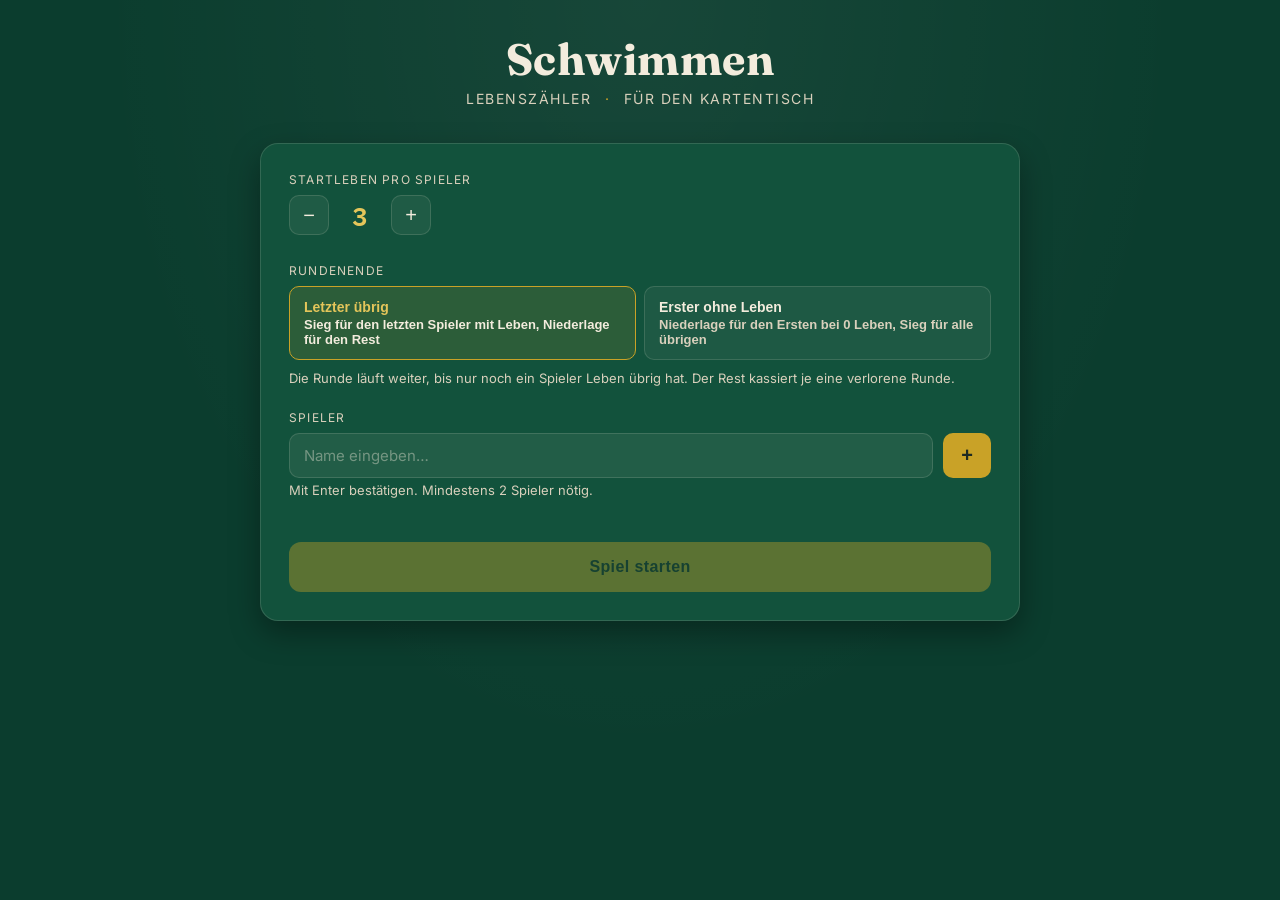
==== schwimmen/index.html @ 65b5d387 "Add files via upload" ====
<!DOCTYPE html>
<html lang="de">
<head>
<meta charset="UTF-8">
<meta name="viewport" content="width=device-width, initial-scale=1.0, viewport-fit=cover">
<title>Schwimmen — Lebenszähler</title>

<link rel="manifest" href="manifest.json">
<meta name="theme-color" content="#0B3D2E">
<link rel="icon" href="icon-192.png" type="image/png">
<link rel="apple-touch-icon" href="apple-touch-icon.png">
<meta name="apple-mobile-web-app-capable" content="yes">
<meta name="apple-mobile-web-app-status-bar-style" content="black-translucent">
<meta name="apple-mobile-web-app-title" content="Schwimmen">
<meta name="mobile-web-app-capable" content="yes">

<link rel="preconnect" href="https://fonts.googleapis.com">
<link href="https://fonts.googleapis.com/css2?family=Fraunces:opsz,wght@9..144,500;9..144,600;9..144,700&family=Inter:wght@400;500;600;700&family=IBM+Plex+Mono:wght@500;600&display=swap" rel="stylesheet">
<style>
  :root{
    --felt-dark:#0B3D2E;
    --felt-mid:#12523C;
    --felt-line: rgba(243,236,221,0.14);
    --cream:#F3ECDD;
    --cream-dim:#D9D0BC;
    --ink:#1E2A22;
    --brass:#C9A227;
    --brass-bright:#E4C55A;
    --red-out:#A63A2E;
    --green-win:#3E8A67;
    --shadow: 0 12px 30px rgba(0,0,0,0.35);
  }
  *{ box-sizing:border-box; }
  html,body{ height:100%; }
  body{
    margin:0;
    background:
      radial-gradient(ellipse at top, rgba(255,255,255,0.05), transparent 60%),
      var(--felt-dark);
    background-attachment:fixed;
    color:var(--cream);
    font-family:'Inter', sans-serif;
    min-height:100vh;
    display:flex;
    flex-direction:column;
    align-items:center;
    padding:32px 16px 64px;
  }
  .wrap{ width:100%; max-width:760px; }

  h1.title{
    font-family:'Fraunces', serif;
    font-weight:700;
    font-size: clamp(28px, 6vw, 44px);
    text-align:center;
    letter-spacing:0.5px;
    margin:0 0 4px;
    color:var(--cream);
  }
  p.subtitle{
    text-align:center;
    color:var(--cream-dim);
    font-size:14px;
    letter-spacing:1.5px;
    text-transform:uppercase;
    margin:0 0 36px;
  }
  p.subtitle .divider{ color:var(--brass); margin:0 8px; }

  .panel{
    background:var(--felt-mid);
    border:1px solid var(--felt-line);
    border-radius:18px;
    padding:28px;
    box-shadow:var(--shadow);
  }
  .field-label{
    font-size:12px;
    text-transform:uppercase;
    letter-spacing:1.2px;
    color:var(--cream-dim);
    display:block;
    margin-bottom:8px;
  }
  .lives-stepper{
    display:flex;
    align-items:center;
    gap:14px;
    margin-bottom:28px;
  }
  .stepper-btn{
    width:40px; height:40px;
    border-radius:10px;
    border:1px solid var(--felt-line);
    background:rgba(243,236,221,0.06);
    color:var(--cream);
    font-size:20px;
    cursor:pointer;
    display:flex; align-items:center; justify-content:center;
    transition:background .15s ease, transform .1s ease;
  }
  .stepper-btn:hover{ background:rgba(243,236,221,0.14); }
  .stepper-btn:active{ transform:scale(0.94); }
  .lives-value{
    font-family:'IBM Plex Mono', monospace;
    font-size:26px;
    font-weight:600;
    min-width:34px;
    text-align:center;
    color:var(--brass-bright);
  }

  .segmented{
    display:flex;
    gap:8px;
    margin-bottom:10px;
    flex-wrap:wrap;
  }
  .segmented button{
    flex:1 1 160px;
    padding:12px 14px;
    border-radius:10px;
    border:1px solid var(--felt-line);
    background:rgba(243,236,221,0.05);
    color:var(--cream-dim);
    font-size:13px;
    font-weight:600;
    text-align:left;
    cursor:pointer;
    transition:background .15s ease, border-color .15s ease, color .15s ease;
  }
  .segmented button strong{
    display:block;
    font-size:14px;
    font-weight:700;
    color:var(--cream);
    margin-bottom:2px;
  }
  .segmented button:hover{ background:rgba(243,236,221,0.1); }
  .segmented button.active{
    border-color:var(--brass);
    background:rgba(201,162,39,0.14);
    color:var(--cream);
  }
  .segmented button.active strong{ color:var(--brass-bright); }
  .mode-hint{ font-size:13px; color:var(--cream-dim); margin:0 0 24px; }

  .mode-tag{
    font-family:'IBM Plex Mono', monospace;
    font-size:11px;
    color:var(--cream-dim);
    letter-spacing:0.5px;
    display:block;
    margin-top:2px;
  }

  .winner-sub{
    font-size:14px;
    color:var(--cream-dim);
    margin:-14px 0 24px;
  }
  .winner-card.loss-style{ border-color:var(--red-out); }
  .winner-card.loss-style .winner-eyebrow{ color:#E08A7D; }
  .winner-card.loss-style .winner-name{ color:#E08A7D; }

  .player-row{ display:flex; gap:10px; margin-bottom:12px; }
  input[type="text"]{
    flex:1;
    background:rgba(243,236,221,0.07);
    border:1px solid var(--felt-line);
    border-radius:10px;
    padding:12px 14px;
    color:var(--cream);
    font-size:15px;
    font-family:'Inter', sans-serif;
  }
  input[type="text"]::placeholder{ color:rgba(243,236,221,0.4); }
  input[type="text"]:focus, .stepper-btn:focus-visible, button:focus-visible{
    outline:2px solid var(--brass-bright);
    outline-offset:2px;
  }
  .add-btn{
    width:48px;
    border-radius:10px;
    border:none;
    background:var(--brass);
    color:var(--ink);
    font-size:20px;
    font-weight:700;
    cursor:pointer;
    transition:background .15s ease;
  }
  .add-btn:hover{ background:var(--brass-bright); }

  .player-list{ list-style:none; padding:0; margin:4px 0 24px; display:flex; flex-direction:column; gap:8px; }
  .player-list li{
    display:flex; align-items:center; justify-content:space-between;
    background:rgba(243,236,221,0.05);
    border:1px solid var(--felt-line);
    border-radius:10px;
    padding:10px 14px;
    font-size:15px;
  }
  .player-list .played-tag{
    font-family:'IBM Plex Mono', monospace;
    font-size:11px;
    color:var(--cream-dim);
    margin-left:10px;
  }
  .player-list .remove{
    background:none; border:none; color:var(--cream-dim);
    font-size:16px; cursor:pointer; line-height:1;
  }
  .player-list .remove:hover{ color:var(--red-out); }

  .hint{ font-size:13px; color:var(--cream-dim); margin:-8px 0 20px; }
  .empty-hint{ font-size:14px; color:var(--cream-dim); margin:8px 0 24px; }

  .primary-btn{
    width:100%;
    padding:16px;
    border:none;
    border-radius:12px;
    background:var(--brass);
    color:var(--ink);
    font-size:16px;
    font-weight:700;
    letter-spacing:0.4px;
    cursor:pointer;
    transition:background .15s ease, transform .08s ease;
  }
  .primary-btn:hover:not(:disabled){ background:var(--brass-bright); }
  .primary-btn:active:not(:disabled){ transform:scale(0.99); }
  .primary-btn:disabled{ opacity:0.4; cursor:not-allowed; }

  .btn-row{ display:flex; gap:10px; flex-wrap:wrap; justify-content:center; margin-top:14px; }

  .ghost-btn{
    padding:10px 16px;
    border-radius:10px;
    border:1px solid var(--felt-line);
    background:transparent;
    color:var(--cream-dim);
    font-size:13px;
    cursor:pointer;
    transition:background .15s ease, color .15s ease;
  }
  .ghost-btn:hover{ background:rgba(243,236,221,0.08); color:var(--cream); }
  .ghost-btn.danger:hover{ color:var(--red-out); }

  /* ---------- screens ---------- */
  #lobby-screen, #game-screen, #overview-screen{ display:none; }

  .game-header{
    display:flex; align-items:center; justify-content:space-between;
    margin-bottom:22px; gap:10px; flex-wrap:wrap;
  }
  .round-tag{
    font-family:'IBM Plex Mono', monospace;
    font-size:13px;
    color:var(--brass-bright);
    letter-spacing:1px;
  }
  .header-btns{ display:flex; gap:8px; }

  .tiles{
    display:grid;
    grid-template-columns:repeat(auto-fill, minmax(180px,1fr));
    gap:16px;
  }
  .tile{
    position:relative;
    background:var(--felt-mid);
    border:1px solid var(--felt-line);
    border-radius:16px;
    padding:18px 16px 16px;
    box-shadow:var(--shadow);
    overflow:hidden;
    transition:opacity .3s ease, filter .3s ease;
  }
  .tile.out{ opacity:0.55; filter:grayscale(0.6); }

  .tile-top{ display:flex; align-items:flex-start; justify-content:space-between; margin-bottom:14px; }
  .tile-name{
    font-family:'Fraunces', serif;
    font-weight:600;
    font-size:19px;
    word-break:break-word;
    padding-right:8px;
  }
  .undo-btn{
    background:none; border:none; color:var(--cream-dim);
    font-size:15px; cursor:pointer; line-height:1; padding:2px 4px;
  }
  .undo-btn:hover{ color:var(--brass-bright); }
  .undo-btn:disabled{ opacity:0.25; cursor:not-allowed; }

  .cards-row{
    display:flex; gap:6px; flex-wrap:wrap; min-height:38px; margin-bottom:16px;
  }
  .life-card{
    width:22px; height:32px;
    border-radius:4px;
    background:linear-gradient(135deg, var(--cream), var(--cream-dim));
    border:1px solid rgba(0,0,0,0.15);
    box-shadow:0 2px 4px rgba(0,0,0,0.25);
    transition:transform .35s ease, background .35s ease, opacity .35s ease;
  }
  .life-card.lost{
    background:linear-gradient(135deg, #3a2c22, #241a14);
    transform:rotateY(180deg) translateY(4px);
    opacity:0.5;
  }

  .minus-btn{
    width:100%;
    padding:11px;
    border:none;
    border-radius:9px;
    background:rgba(166,58,46,0.85);
    color:var(--cream);
    font-size:14px;
    font-weight:600;
    cursor:pointer;
    transition:background .15s ease, transform .08s ease;
  }
  .minus-btn:hover:not(:disabled){ background:var(--red-out); }
  .minus-btn:active:not(:disabled){ transform:scale(0.98); }
  .minus-btn:disabled{ opacity:0.3; cursor:not-allowed; }

  .stamp{
    position:absolute;
    top:38%; left:50%;
    transform:translate(-50%,-50%) rotate(-18deg);
    font-family:'Fraunces', serif;
    font-weight:700;
    font-size:22px;
    color:var(--red-out);
    border:3px solid var(--red-out);
    border-radius:8px;
    padding:2px 10px;
    letter-spacing:2px;
    opacity:0;
    pointer-events:none;
    transition:opacity .3s ease;
  }
  .tile.out .stamp{ opacity:0.85; }

  /* ---------- overview / stats ---------- */
  .stats-table{ width:100%; border-collapse:collapse; margin:8px 0 8px; }
  .stats-table th, .stats-table td{
    text-align:left; padding:12px 10px;
    border-bottom:1px solid var(--felt-line);
    font-size:14px;
  }
  .stats-table th{
    font-size:11px; text-transform:uppercase; letter-spacing:1px;
    color:var(--cream-dim); font-weight:600;
  }
  .stats-table td.num, .stats-table th.num{ text-align:center; font-family:'IBM Plex Mono', monospace; }
  .stats-table tr:last-child td{ border-bottom:none; }
  .rank-badge{
    display:inline-flex; align-items:center; justify-content:center;
    width:22px; height:22px; border-radius:50%;
    background:rgba(201,162,39,0.18); color:var(--brass-bright);
    font-family:'IBM Plex Mono', monospace; font-size:11px; margin-right:8px;
  }
  .win-count{ color:var(--green-win); font-weight:600; }
  .loss-count{ color:var(--red-out); font-weight:600; }

  /* ---------- winner overlay ---------- */
  #winner-overlay{
    display:none;
    position:fixed; inset:0;
    background:rgba(6,20,14,0.88);
    align-items:center; justify-content:center;
    z-index:50;
    padding:24px;
  }
  .winner-card{
    background:var(--felt-mid);
    border:1px solid var(--brass);
    border-radius:20px;
    padding:44px 36px;
    text-align:center;
    max-width:420px;
    box-shadow:0 20px 50px rgba(0,0,0,0.5);
  }
  .winner-eyebrow{
    font-size:13px; letter-spacing:2px; text-transform:uppercase;
    color:var(--brass-bright); margin-bottom:10px;
  }
  .winner-name{
    font-family:'Fraunces', serif;
    font-weight:700;
    font-size:36px;
    margin:0 0 24px;
  }

  @media (max-width:420px){
    .tiles{ grid-template-columns:1fr 1fr; }
  }
</style>
</head>
<body>

<div class="wrap">
  <h1 class="title">Schwimmen</h1>
  <p class="subtitle">Lebenszähler <span class="divider">·</span> für den Kartentisch</p>

  <!-- LOBBY: Spieler definieren / verwalten, Runde starten -->
  <div id="lobby-screen" class="panel">
    <span class="field-label">Startleben pro Spieler</span>
    <div class="lives-stepper">
      <button class="stepper-btn" id="lives-minus" type="button" aria-label="Weniger Startleben">−</button>
      <span class="lives-value" id="lives-value">3</span>
      <button class="stepper-btn" id="lives-plus" type="button" aria-label="Mehr Startleben">+</button>
    </div>

    <span class="field-label">Rundenende</span>
    <div class="segmented" id="mode-toggle">
      <button type="button" id="mode-last-btn" data-mode="last">
        <strong>Letzter übrig</strong>
        Sieg für den letzten Spieler mit Leben, Niederlage für den Rest
      </button>
      <button type="button" id="mode-firstout-btn" data-mode="firstOut">
        <strong>Erster ohne Leben</strong>
        Niederlage für den Ersten bei 0 Leben, Sieg für alle übrigen
      </button>
    </div>
    <p class="mode-hint" id="mode-hint"></p>

    <span class="field-label">Spieler</span>
    <div class="player-row">
      <input type="text" id="player-input" placeholder="Name eingeben…" maxlength="20">
      <button class="add-btn" id="add-player-btn" type="button" aria-label="Spieler hinzufügen">+</button>
    </div>
    <p class="hint" id="lobby-hint">Mit Enter bestätigen. Mindestens 2 Spieler nötig.</p>

    <ul class="player-list" id="player-list"></ul>

    <button class="primary-btn" id="start-btn" disabled>Spiel starten</button>

    <div class="btn-row" id="lobby-secondary-btns" style="display:none;">
      <button class="ghost-btn" id="lobby-overview-btn" type="button">Übersicht</button>
      <button class="ghost-btn danger" id="lobby-reset-all-btn" type="button">Alles zurücksetzen</button>
    </div>
  </div>

  <!-- GAME -->
  <div id="game-screen">
    <div class="game-header">
      <div>
        <span class="round-tag" id="alive-tag">— Spieler im Spiel</span>
        <span class="mode-tag" id="game-mode-tag"></span>
      </div>
      <div class="header-btns">
        <button class="ghost-btn" id="game-overview-btn" type="button">Übersicht</button>
        <button class="ghost-btn" id="game-newround-btn" type="button">Neue Runde</button>
      </div>
    </div>

    <div class="tiles" id="tiles"></div>
  </div>

  <!-- OVERVIEW / STATS -->
  <div id="overview-screen" class="panel">
    <div class="game-header">
      <span class="round-tag">Statistik</span>
    </div>
    <table class="stats-table" id="stats-table">
      <thead>
        <tr>
          <th>Spieler</th>
          <th class="num">Siege</th>
          <th class="num">Verlorene Runden</th>
        </tr>
      </thead>
      <tbody id="stats-tbody"></tbody>
    </table>
    <p class="empty-hint" id="stats-empty-hint" style="display:none;">Noch keine Runde gespielt.</p>

    <div class="btn-row">
      <button class="ghost-btn" id="overview-back-btn" type="button">Zurück</button>
      <button class="ghost-btn" id="overview-reset-stats-btn" type="button">Statistik zurücksetzen</button>
      <button class="ghost-btn danger" id="overview-reset-all-btn" type="button">Alles zurücksetzen</button>
    </div>
  </div>
</div>

<!-- WINNER -->
<div id="winner-overlay">
  <div class="winner-card" id="winner-card">
    <div class="winner-eyebrow" id="winner-eyebrow">Letzter am Tisch</div>
    <h2 class="winner-name" id="winner-name">—</h2>
    <p class="winner-sub" id="winner-sub"></p>
    <div class="btn-row">
      <button class="primary-btn" id="winner-newround-btn" style="width:auto; flex:1 1 auto;">Neue Runde</button>
    </div>
    <div class="btn-row">
      <button class="ghost-btn" id="winner-overview-btn" type="button">Übersicht</button>
    </div>
  </div>
</div>

<script>
(function(){
  const STORAGE_KEY = 'schwimmen-state-v2';

  // roster: [{id, name, wins, losses}]  — persists across rounds
  // round: { active, finished, mode, specialId, players:[{id,lives,maxLives,out}] }
  // specialId = winner (mode 'last') or loser (mode 'firstOut')
  let roster = [];
  let startLives = 3;
  let mode = 'last'; // 'last' = letzter übrig gewinnt | 'firstOut' = erster ohne Leben verliert
  let round = { active:false, finished:false, mode:'last', specialId:null, players:[] };
  let nextId = 1;
  let overviewReturnTo = 'lobby'; // 'lobby' or 'game'

  const MODE_LABELS = {
    last: { tag:'Modus: Letzter übrig gewinnt' },
    firstOut: { tag:'Modus: Erster ohne Leben beendet die Runde' }
  };

  // ---------- persistence ----------
  function saveState(){
    try{
      localStorage.setItem(STORAGE_KEY, JSON.stringify({ roster, startLives, mode, round, nextId }));
    }catch(e){ /* storage unavailable, ignore */ }
  }
  function loadState(){
    try{
      const raw = localStorage.getItem(STORAGE_KEY);
      if(!raw) return false;
      const data = JSON.parse(raw);
      if(data && Array.isArray(data.roster)){
        roster = data.roster;
        startLives = data.startLives || 3;
        mode = data.mode === 'firstOut' ? 'firstOut' : 'last';
        round = data.round || { active:false, finished:false, mode:'last', specialId:null, players:[] };
        nextId = data.nextId || (roster.length + 1);
        return true;
      }
    }catch(e){ /* ignore */ }
    return false;
  }
  function clearAll(){
    roster = [];
    round = { active:false, finished:false, mode:'last', specialId:null, players:[] };
    startLives = 3;
    mode = 'last';
    try{ localStorage.removeItem(STORAGE_KEY); }catch(e){}
  }

  // ---------- elements ----------
  const lobbyScreen = document.getElementById('lobby-screen');
  const gameScreen = document.getElementById('game-screen');
  const overviewScreen = document.getElementById('overview-screen');
  const winnerOverlay = document.getElementById('winner-overlay');

  const livesValueEl = document.getElementById('lives-value');
  const playerInput = document.getElementById('player-input');
  const playerListEl = document.getElementById('player-list');
  const startBtn = document.getElementById('start-btn');
  const lobbyHint = document.getElementById('lobby-hint');
  const lobbySecondaryBtns = document.getElementById('lobby-secondary-btns');

  const tilesEl = document.getElementById('tiles');
  const aliveTag = document.getElementById('alive-tag');

  const winnerNameEl = document.getElementById('winner-name');
  const statsTbody = document.getElementById('stats-tbody');
  const statsEmptyHint = document.getElementById('stats-empty-hint');

  // ---------- screen switching ----------
  function showScreen(name){
    lobbyScreen.style.display = name === 'lobby' ? 'block' : 'none';
    gameScreen.style.display = name === 'game' ? 'block' : 'none';
    overviewScreen.style.display = name === 'overview' ? 'block' : 'none';
  }

  // ---------- lobby ----------
  document.getElementById('lives-minus').addEventListener('click', ()=>{
    startLives = Math.max(1, startLives - 1);
    livesValueEl.textContent = startLives;
    saveState();
  });
  document.getElementById('lives-plus').addEventListener('click', ()=>{
    startLives = Math.min(9, startLives + 1);
    livesValueEl.textContent = startLives;
    saveState();
  });

  const modeLastBtn = document.getElementById('mode-last-btn');
  const modeFirstOutBtn = document.getElementById('mode-firstout-btn');
  const modeHint = document.getElementById('mode-hint');

  function syncModeUI(){
    modeLastBtn.classList.toggle('active', mode === 'last');
    modeFirstOutBtn.classList.toggle('active', mode === 'firstOut');
    modeHint.textContent = mode === 'last'
      ? 'Die Runde läuft weiter, bis nur noch ein Spieler Leben übrig hat. Der Rest kassiert je eine verlorene Runde.'
      : 'Sobald der erste Spieler bei 0 Leben landet, endet die Runde sofort. Nur dieser Spieler bekommt eine Niederlage, alle anderen einen Sieg.';
  }
  function setMode(newMode){
    mode = newMode;
    syncModeUI();
    saveState();
  }
  modeLastBtn.addEventListener('click', ()=> setMode('last'));
  modeFirstOutBtn.addEventListener('click', ()=> setMode('firstOut'));

  function renderLobby(){
    livesValueEl.textContent = startLives;
    syncModeUI();
    playerListEl.innerHTML = '';
    roster.forEach(p=>{
      const li = document.createElement('li');
      const span = document.createElement('span');
      span.textContent = p.name;
      if((p.wins||0) + (p.losses||0) > 0){
        const tag = document.createElement('span');
        tag.className = 'played-tag';
        tag.textContent = '(' + p.wins + 'S / ' + p.losses + 'N)';
        span.appendChild(tag);
      }
      const btn = document.createElement('button');
      btn.className = 'remove';
      btn.type = 'button';
      btn.setAttribute('aria-label', 'Entfernen: ' + p.name);
      btn.textContent = '✕';
      btn.addEventListener('click', ()=>{
        roster = roster.filter(x=>x.id !== p.id);
        saveState();
        renderLobby();
      });
      li.appendChild(span);
      li.appendChild(btn);
      playerListEl.appendChild(li);
    });

    startBtn.disabled = roster.length < 2;
    const alreadyPlayed = roster.some(p=>(p.wins||0)+(p.losses||0) > 0);
    startBtn.textContent = alreadyPlayed ? 'Neue Runde starten' : 'Spiel starten';
    lobbyHint.textContent = roster.length < 2
      ? 'Mit Enter bestätigen. Mindestens 2 Spieler nötig.'
      : 'Änderungen möglich, bevor die Runde startet.';
    lobbySecondaryBtns.style.display = roster.length > 0 ? 'flex' : 'none';
  }

  function addPlayerFromInput(){
    const name = playerInput.value.trim();
    if(!name) return;
    roster.push({ id: nextId++, name, wins:0, losses:0 });
    playerInput.value = '';
    saveState();
    renderLobby();
    playerInput.focus();
  }

  document.getElementById('add-player-btn').addEventListener('click', addPlayerFromInput);
  playerInput.addEventListener('keydown', (e)=>{
    if(e.key === 'Enter'){ e.preventDefault(); addPlayerFromInput(); }
  });

  startBtn.addEventListener('click', ()=>{
    if(roster.length < 2) return;
    round = {
      active: true,
      finished: false,
      mode: mode,
      specialId: null,
      players: roster.map(r => ({ id:r.id, lives:startLives, maxLives:startLives, out:false }))
    };
    saveState();
    goToGame();
  });

  document.getElementById('lobby-overview-btn').addEventListener('click', ()=>{
    overviewReturnTo = 'lobby';
    renderOverview();
    showScreen('overview');
  });

  document.getElementById('lobby-reset-all-btn').addEventListener('click', ()=>{
    if(confirm('Alle Spieler und die gesamte Statistik unwiderruflich löschen?')){
      clearAll();
      renderLobby();
      showScreen('lobby');
    }
  });

  // ---------- game ----------
  function goToGame(){
    winnerOverlay.style.display = 'none';
    renderTiles();
    showScreen('game');
    if(round.finished) showWinnerOverlay();
  }

  function renderTiles(){
    tilesEl.innerHTML = '';
    const aliveCount = round.players.filter(p=>!p.out).length;
    aliveTag.textContent = aliveCount + ' von ' + round.players.length + ' Spielern im Spiel';
    const gameModeTag = document.getElementById('game-mode-tag');
    const roundMode = round.mode === 'firstOut' ? 'firstOut' : 'last';
    gameModeTag.textContent = MODE_LABELS[roundMode].tag;

    round.players.forEach(rp=>{
      const rosterPlayer = roster.find(r=>r.id === rp.id);
      const displayName = rosterPlayer ? rosterPlayer.name : '?';

      const tile = document.createElement('div');
      tile.className = 'tile' + (rp.out ? ' out' : '');

      const top = document.createElement('div');
      top.className = 'tile-top';
      const name = document.createElement('div');
      name.className = 'tile-name';
      name.textContent = displayName;
      const undoBtn = document.createElement('button');
      undoBtn.className = 'undo-btn';
      undoBtn.type = 'button';
      undoBtn.title = 'Letztes Leben zurückgeben';
      undoBtn.setAttribute('aria-label', 'Leben zurückgeben für ' + displayName);
      undoBtn.textContent = '↺';
      undoBtn.disabled = rp.lives >= rp.maxLives || round.finished;
      undoBtn.addEventListener('click', ()=> undoLife(rp.id));
      top.appendChild(name);
      top.appendChild(undoBtn);

      const cardsRow = document.createElement('div');
      cardsRow.className = 'cards-row';
      for(let i=0; i<rp.maxLives; i++){
        const card = document.createElement('div');
        card.className = 'life-card' + (i >= rp.lives ? ' lost' : '');
        cardsRow.appendChild(card);
      }

      const minusBtn = document.createElement('button');
      minusBtn.className = 'minus-btn';
      minusBtn.type = 'button';
      minusBtn.textContent = '− Leben abziehen';
      minusBtn.disabled = rp.out || round.finished;
      minusBtn.addEventListener('click', ()=> loseLife(rp.id));

      const stamp = document.createElement('div');
      stamp.className = 'stamp';
      stamp.textContent = 'RAUS';

      tile.appendChild(top);
      tile.appendChild(cardsRow);
      tile.appendChild(minusBtn);
      tile.appendChild(stamp);
      tilesEl.appendChild(tile);
    });
  }

  function loseLife(id){
    const rp = round.players.find(x=>x.id === id);
    if(!rp || rp.out || round.finished) return;
    rp.lives = Math.max(0, rp.lives - 1);
    let justEliminated = false;
    if(rp.lives === 0){ rp.out = true; justEliminated = true; }
    saveState();
    renderTiles();
    if(justEliminated) checkRoundEnd(rp.id);
  }

  function undoLife(id){
    const rp = round.players.find(x=>x.id === id);
    if(!rp || round.finished) return;
    rp.lives = Math.min(rp.maxLives, rp.lives + 1);
    if(rp.lives > 0) rp.out = false;
    saveState();
    renderTiles();
  }

  // justOutId = id of the player who just hit 0 lives with this action
  function checkRoundEnd(justOutId){
    if(round.finished) return;
    const roundMode = round.mode === 'firstOut' ? 'firstOut' : 'last';

    if(roundMode === 'firstOut'){
      // round ends the instant anyone reaches 0 lives: that player loses, everyone else wins
      round.finished = true;
      round.specialId = justOutId;
      round.players.forEach(rp=>{
        const rosterPlayer = roster.find(r=>r.id === rp.id);
        if(!rosterPlayer) return;
        if(rp.id === justOutId){ rosterPlayer.losses = (rosterPlayer.losses || 0) + 1; }
        else { rosterPlayer.wins = (rosterPlayer.wins || 0) + 1; }
      });
      saveState();
      renderTiles();
      showWinnerOverlay();
      return;
    }

    // 'last' mode: round ends once only one player still has lives left
    const alive = round.players.filter(p=>!p.out);
    if(alive.length === 1 && round.players.length > 1){
      round.finished = true;
      round.specialId = alive[0].id;
      round.players.forEach(rp=>{
        const rosterPlayer = roster.find(r=>r.id === rp.id);
        if(!rosterPlayer) return;
        if(rp.id === round.specialId){ rosterPlayer.wins = (rosterPlayer.wins || 0) + 1; }
        else { rosterPlayer.losses = (rosterPlayer.losses || 0) + 1; }
      });
      saveState();
      renderTiles();
      showWinnerOverlay();
    }
  }

  function showWinnerOverlay(){
    const roundMode = round.mode === 'firstOut' ? 'firstOut' : 'last';
    const rosterPlayer = roster.find(r=>r.id === round.specialId);
    const displayName = rosterPlayer ? rosterPlayer.name : '—';
    const winnerCard = document.getElementById('winner-card');
    const winnerEyebrow = document.getElementById('winner-eyebrow');
    const winnerSub = document.getElementById('winner-sub');

    if(roundMode === 'firstOut'){
      winnerCard.classList.add('loss-style');
      winnerEyebrow.textContent = 'Zuerst ohne Leben';
      winnerNameEl.textContent = displayName;
      const others = round.players.length - 1;
      winnerSub.textContent = others > 1
        ? 'Die anderen ' + others + ' Spieler gewinnen die Runde.'
        : 'Der andere Spieler gewinnt die Runde.';
    } else {
      winnerCard.classList.remove('loss-style');
      winnerEyebrow.textContent = 'Letzter am Tisch';
      winnerNameEl.textContent = displayName;
      winnerSub.textContent = '';
    }
    winnerOverlay.style.display = 'flex';
  }

  document.getElementById('game-overview-btn').addEventListener('click', ()=>{
    overviewReturnTo = 'game';
    renderOverview();
    showScreen('overview');
  });

  document.getElementById('game-newround-btn').addEventListener('click', ()=>{
    const proceed = round.finished || confirm('Aktuelle Runde abbrechen und zurück zur Spielerliste?');
    if(!proceed) return;
    winnerOverlay.style.display = 'none';
    renderLobby();
    showScreen('lobby');
  });

  // ---------- winner overlay actions ----------
  document.getElementById('winner-newround-btn').addEventListener('click', ()=>{
    winnerOverlay.style.display = 'none';
    renderLobby();
    showScreen('lobby');
  });
  document.getElementById('winner-overview-btn').addEventListener('click', ()=>{
    overviewReturnTo = 'game';
    renderOverview();
    showScreen('overview');
    winnerOverlay.style.display = 'none';
  });

  // ---------- overview ----------
  function renderOverview(){
    const sorted = [...roster].sort((a,b)=>{
      const bw = (b.wins||0) - (a.wins||0);
      if(bw !== 0) return bw;
      return (a.losses||0) - (b.losses||0);
    });

    statsTbody.innerHTML = '';
    if(sorted.length === 0){
      statsEmptyHint.style.display = 'block';
    } else {
      statsEmptyHint.style.display = 'none';
      sorted.forEach((p, idx)=>{
        const tr = document.createElement('tr');

        const nameTd = document.createElement('td');
        const badge = document.createElement('span');
        badge.className = 'rank-badge';
        badge.textContent = idx + 1;
        nameTd.appendChild(badge);
        nameTd.appendChild(document.createTextNode(p.name));

        const winsTd = document.createElement('td');
        winsTd.className = 'num win-count';
        winsTd.textContent = p.wins || 0;

        const lossTd = document.createElement('td');
        lossTd.className = 'num loss-count';
        lossTd.textContent = p.losses || 0;

        tr.appendChild(nameTd);
        tr.appendChild(winsTd);
        tr.appendChild(lossTd);
        statsTbody.appendChild(tr);
      });
    }
  }

  document.getElementById('overview-back-btn').addEventListener('click', ()=>{
    if(overviewReturnTo === 'game' && round.active){
      renderTiles();
      showScreen('game');
      if(round.finished) showWinnerOverlay();
    } else {
      renderLobby();
      showScreen('lobby');
    }
  });

  document.getElementById('overview-reset-stats-btn').addEventListener('click', ()=>{
    if(roster.length === 0) return;
    if(confirm('Siege und verlorene Runden für alle Spieler auf 0 zurücksetzen?')){
      roster.forEach(p=>{ p.wins = 0; p.losses = 0; });
      saveState();
      renderOverview();
    }
  });

  document.getElementById('overview-reset-all-btn').addEventListener('click', ()=>{
    if(confirm('Alle Spieler und die gesamte Statistik unwiderruflich löschen?')){
      clearAll();
      renderLobby();
      showScreen('lobby');
    }
  });

  // ---------- init ----------
  const restored = loadState();
  if(restored && round.active && round.players.length > 0){
    renderLobby();
    goToGame();
  } else {
    renderLobby();
    showScreen('lobby');
  }

  // ---------- PWA: service worker ----------
  if('serviceWorker' in navigator){
    window.addEventListener('load', ()=>{
      navigator.serviceWorker.register('./sw.js').catch(()=>{ /* offline support unavailable */ });
    });
  }
})();
</script>

</body>
</html>
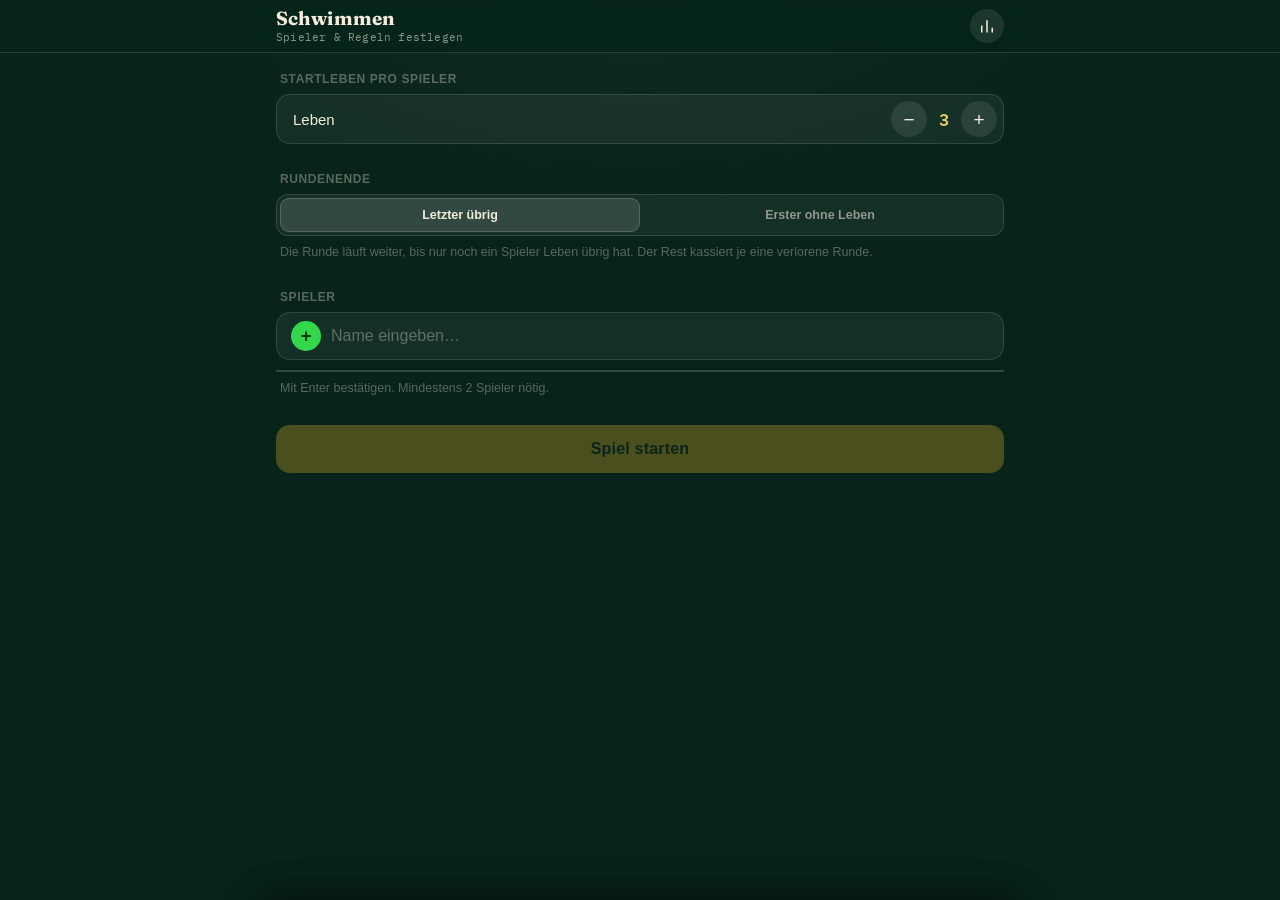
==== commit 6614e357: "Add files via upload" ====
--- a/schwimmen/index.html
+++ b/schwimmen/index.html
@@ -2,11 +2,11 @@
 <html lang="de">
 <head>
 <meta charset="UTF-8">
-<meta name="viewport" content="width=device-width, initial-scale=1.0, viewport-fit=cover">
+<meta name="viewport" content="width=device-width, initial-scale=1.0, viewport-fit=cover, maximum-scale=1.0">
 <title>Schwimmen — Lebenszähler</title>
 
 <link rel="manifest" href="manifest.json">
-<meta name="theme-color" content="#0B3D2E">
+<meta name="theme-color" content="#07231A">
 <link rel="icon" href="icon-192.png" type="image/png">
 <link rel="apple-touch-icon" href="apple-touch-icon.png">
 <meta name="apple-mobile-web-app-capable" content="yes">
@@ -15,387 +15,378 @@
 <meta name="mobile-web-app-capable" content="yes">
 
 <link rel="preconnect" href="https://fonts.googleapis.com">
-<link href="https://fonts.googleapis.com/css2?family=Fraunces:opsz,wght@9..144,500;9..144,600;9..144,700&family=Inter:wght@400;500;600;700&family=IBM+Plex+Mono:wght@500;600&display=swap" rel="stylesheet">
+<link href="https://fonts.googleapis.com/css2?family=Fraunces:opsz,wght@9..144,600;9..144,700&family=IBM+Plex+Mono:wght@500;600&display=swap" rel="stylesheet">
 <style>
   :root{
-    --felt-dark:#0B3D2E;
-    --felt-mid:#12523C;
-    --felt-line: rgba(243,236,221,0.14);
+    --bg:#07231A;
+    --surface: rgba(255,255,255,0.055);
+    --surface-2: rgba(255,255,255,0.09);
+    --surface-3: rgba(255,255,255,0.13);
+    --hairline: rgba(255,255,255,0.13);
     --cream:#F3ECDD;
-    --cream-dim:#D9D0BC;
-    --ink:#1E2A22;
+    --cream-dim: rgba(243,236,221,0.56);
+    --cream-faint: rgba(243,236,221,0.34);
+    --ink:#12261D;
     --brass:#C9A227;
-    --brass-bright:#E4C55A;
-    --red-out:#A63A2E;
-    --green-win:#3E8A67;
-    --shadow: 0 12px 30px rgba(0,0,0,0.35);
-  }
-  *{ box-sizing:border-box; }
-  html,body{ height:100%; }
+    --brass-bright:#E7C761;
+    --red:#FF453A;
+    --green:#32D74B;
+    --nav-h: 52px;
+  }
+  *{ box-sizing:border-box; -webkit-tap-highlight-color:transparent; }
+  html{ height:100%; }
   body{
     margin:0;
+    min-height:100%;
     background:
-      radial-gradient(ellipse at top, rgba(255,255,255,0.05), transparent 60%),
-      var(--felt-dark);
-    background-attachment:fixed;
+      radial-gradient(ellipse 900px 500px at 50% -10%, rgba(255,255,255,0.05), transparent 60%),
+      var(--bg);
     color:var(--cream);
-    font-family:'Inter', sans-serif;
-    min-height:100vh;
-    display:flex;
-    flex-direction:column;
-    align-items:center;
-    padding:32px 16px 64px;
-  }
-  .wrap{ width:100%; max-width:760px; }
-
-  h1.title{
+    font-family:-apple-system, BlinkMacSystemFont, "SF Pro Text", "SF Pro Display", "Helvetica Neue", Arial, sans-serif;
+    -webkit-font-smoothing:antialiased;
+    overscroll-behavior-y:none;
+  }
+  button, input{ font-family:inherit; }
+  button{ touch-action:manipulation; user-select:none; -webkit-user-select:none; }
+  ::selection{ background:rgba(201,162,39,0.35); }
+
+  /* ---------- top bar ---------- */
+  .topbar{
+    position:fixed; top:0; left:0; right:0; z-index:20;
+    padding-top:env(safe-area-inset-top);
+    background:rgba(7,35,26,0.72);
+    -webkit-backdrop-filter:blur(20px) saturate(160%);
+    backdrop-filter:blur(20px) saturate(160%);
+    border-bottom:1px solid var(--hairline);
+  }
+  .topbar-inner{
+    height:var(--nav-h);
+    display:flex; align-items:center; justify-content:space-between;
+    padding:0 16px;
+    max-width:760px; margin:0 auto;
+  }
+  .topbar-titles{ display:flex; flex-direction:column; justify-content:center; min-width:0; }
+  .topbar-title{
     font-family:'Fraunces', serif;
     font-weight:700;
-    font-size: clamp(28px, 6vw, 44px);
-    text-align:center;
-    letter-spacing:0.5px;
-    margin:0 0 4px;
+    font-size:19px;
+    margin:0;
+    letter-spacing:0.1px;
+    line-height:1.1;
+  }
+  .topbar-subtitle{
+    font-family:'IBM Plex Mono', monospace;
+    font-size:10.5px;
+    color:var(--cream-dim);
+    margin:1px 0 0;
+    letter-spacing:0.2px;
+    white-space:nowrap; overflow:hidden; text-overflow:ellipsis;
+  }
+  .topbar-actions{ display:flex; align-items:center; gap:4px; flex-shrink:0; }
+
+  .icon-btn{
+    width:34px; height:34px;
+    border-radius:50%;
+    border:none;
+    background:var(--surface-2);
     color:var(--cream);
-  }
-  p.subtitle{
-    text-align:center;
+    display:flex; align-items:center; justify-content:center;
+    cursor:pointer;
+    transition:background .15s ease, transform .1s ease;
+  }
+  .icon-btn:active{ transform:scale(0.9); background:var(--surface-3); }
+  .icon-btn svg{ width:18px; height:18px; }
+
+  .content{
+    max-width:760px; margin:0 auto;
+    padding: calc(var(--nav-h) + env(safe-area-inset-top) + 20px) 16px calc(48px + env(safe-area-inset-bottom));
+  }
+
+  .screen{ animation:screenIn .32s cubic-bezier(.36,.66,.04,1); }
+  @keyframes screenIn{
+    from{ opacity:0; transform:translateY(8px); }
+    to{ opacity:1; transform:translateY(0); }
+  }
+
+  /* ---------- section / grouped list look ---------- */
+  .section{ margin-bottom:28px; }
+  .section-label{
+    font-size:12px; font-weight:600;
+    text-transform:uppercase; letter-spacing:0.6px;
+    color:var(--cream-faint);
+    margin:0 0 8px 4px;
+  }
+  .section-footnote{
+    font-size:12.5px; color:var(--cream-faint);
+    margin:8px 4px 0; line-height:1.4;
+  }
+
+  .card{
+    background:var(--surface);
+    border:1px solid var(--hairline);
+    border-radius:16px;
+  }
+
+  /* ---------- stepper ---------- */
+  .stepper-pill{
+    display:flex; align-items:center; justify-content:space-between;
+    background:var(--surface); border:1px solid var(--hairline);
+    border-radius:14px; padding:6px 6px;
+  }
+  .stepper-label{ font-size:15px; font-weight:500; padding-left:10px; }
+  .stepper-controls{ display:flex; align-items:center; gap:2px; }
+  .stepper-btn{
+    width:36px; height:36px; border-radius:50%;
+    border:none; background:var(--surface-2); color:var(--cream);
+    font-size:19px; cursor:pointer; line-height:1;
+    display:flex; align-items:center; justify-content:center;
+    transition:background .15s ease, transform .08s ease;
+  }
+  .stepper-btn:active{ transform:scale(0.88); background:var(--surface-3); }
+  .stepper-value{
+    font-family:'IBM Plex Mono', monospace; font-weight:600; font-size:17px;
+    min-width:30px; text-align:center; color:var(--brass-bright);
+  }
+
+  /* ---------- segmented control ---------- */
+  .segmented{
+    position:relative;
+    display:flex;
+    background:var(--surface);
+    border:1px solid var(--hairline);
+    border-radius:12px;
+    padding:3px;
+  }
+  .segmented-thumb{
+    position:absolute; top:3px; bottom:3px; left:3px;
+    width:calc(50% - 3px);
+    background:var(--surface-3);
+    border:1px solid rgba(255,255,255,0.16);
+    border-radius:9px;
+    transition:transform .32s cubic-bezier(.36,.66,.04,1);
+  }
+  .segmented.mode-firstOut .segmented-thumb{ transform:translateX(100%); }
+  .segmented-btn{
+    position:relative; z-index:1; flex:1;
+    background:none; border:none;
+    padding:10px 6px;
+    font-size:12.5px; font-weight:600;
     color:var(--cream-dim);
-    font-size:14px;
-    letter-spacing:1.5px;
-    text-transform:uppercase;
-    margin:0 0 36px;
-  }
-  p.subtitle .divider{ color:var(--brass); margin:0 8px; }
-
-  .panel{
-    background:var(--felt-mid);
-    border:1px solid var(--felt-line);
-    border-radius:18px;
-    padding:28px;
-    box-shadow:var(--shadow);
-  }
-  .field-label{
-    font-size:12px;
-    text-transform:uppercase;
-    letter-spacing:1.2px;
-    color:var(--cream-dim);
-    display:block;
-    margin-bottom:8px;
-  }
-  .lives-stepper{
-    display:flex;
-    align-items:center;
-    gap:14px;
-    margin-bottom:28px;
-  }
-  .stepper-btn{
-    width:40px; height:40px;
-    border-radius:10px;
-    border:1px solid var(--felt-line);
-    background:rgba(243,236,221,0.06);
-    color:var(--cream);
-    font-size:20px;
     cursor:pointer;
+    transition:color .2s ease;
+  }
+  .segmented-btn.active{ color:var(--cream); }
+  .mode-hint{ font-size:12.5px; color:var(--cream-faint); margin:8px 4px 0; line-height:1.4; }
+
+  /* ---------- add player row ---------- */
+  .add-row{
+    display:flex; align-items:center; gap:10px;
+    background:var(--surface); border:1px solid var(--hairline);
+    border-radius:14px; padding:6px 8px 6px 14px;
+    margin-bottom:10px;
+  }
+  .add-row input[type="text"]{
+    flex:1; border:none; background:none; outline:none;
+    color:var(--cream); font-size:16px; padding:8px 0;
+  }
+  .add-row input[type="text"]::placeholder{ color:var(--cream-faint); }
+  .plus-circle{
+    width:30px; height:30px; border-radius:50%; flex-shrink:0;
+    background:var(--green); border:none; color:#04380F;
+    font-size:19px; font-weight:700; cursor:pointer;
     display:flex; align-items:center; justify-content:center;
-    transition:background .15s ease, transform .1s ease;
-  }
-  .stepper-btn:hover{ background:rgba(243,236,221,0.14); }
-  .stepper-btn:active{ transform:scale(0.94); }
-  .lives-value{
-    font-family:'IBM Plex Mono', monospace;
-    font-size:26px;
-    font-weight:600;
-    min-width:34px;
-    text-align:center;
-    color:var(--brass-bright);
-  }
-
-  .segmented{
-    display:flex;
-    gap:8px;
-    margin-bottom:10px;
-    flex-wrap:wrap;
-  }
-  .segmented button{
-    flex:1 1 160px;
-    padding:12px 14px;
-    border-radius:10px;
-    border:1px solid var(--felt-line);
-    background:rgba(243,236,221,0.05);
-    color:var(--cream-dim);
-    font-size:13px;
-    font-weight:600;
-    text-align:left;
+    transition:transform .1s ease, opacity .15s ease;
+  }
+  .plus-circle:active{ transform:scale(0.88); }
+  .plus-circle:disabled{ opacity:0.3; }
+
+  /* ---------- ios-style grouped list ---------- */
+  .ios-list{
+    list-style:none; margin:0; padding:0;
+    background:var(--surface); border:1px solid var(--hairline);
+    border-radius:14px; overflow:hidden;
+  }
+  .ios-row{
+    display:flex; align-items:center; justify-content:space-between;
+    padding:12px 14px; min-height:48px;
+    border-bottom:1px solid var(--hairline);
+  }
+  .ios-row:last-child{ border-bottom:none; }
+  .ios-row-text{ font-size:15.5px; }
+  .played-tag{
+    font-family:'IBM Plex Mono', monospace; font-size:11px;
+    color:var(--cream-faint); margin-left:8px;
+  }
+  .minus-circle{
+    width:24px; height:24px; border-radius:50%; flex-shrink:0;
+    background:var(--red); border:none; color:#fff;
+    font-size:16px; font-weight:700; line-height:1; cursor:pointer;
+    display:flex; align-items:center; justify-content:center;
+    transition:transform .1s ease;
+  }
+  .minus-circle:active{ transform:scale(0.85); }
+
+  .empty-hint{ font-size:14px; color:var(--cream-faint); margin:14px 6px 0; text-align:center; }
+
+  /* ---------- buttons ---------- */
+  .primary-btn{
+    width:100%; padding:15px; border:none; border-radius:14px;
+    background:var(--brass); color:var(--ink);
+    font-size:16px; font-weight:700; letter-spacing:0.2px;
     cursor:pointer;
-    transition:background .15s ease, border-color .15s ease, color .15s ease;
-  }
-  .segmented button strong{
-    display:block;
-    font-size:14px;
-    font-weight:700;
-    color:var(--cream);
-    margin-bottom:2px;
-  }
-  .segmented button:hover{ background:rgba(243,236,221,0.1); }
-  .segmented button.active{
-    border-color:var(--brass);
-    background:rgba(201,162,39,0.14);
-    color:var(--cream);
-  }
-  .segmented button.active strong{ color:var(--brass-bright); }
-  .mode-hint{ font-size:13px; color:var(--cream-dim); margin:0 0 24px; }
-
-  .mode-tag{
-    font-family:'IBM Plex Mono', monospace;
-    font-size:11px;
-    color:var(--cream-dim);
-    letter-spacing:0.5px;
-    display:block;
-    margin-top:2px;
-  }
-
-  .winner-sub{
-    font-size:14px;
-    color:var(--cream-dim);
-    margin:-14px 0 24px;
-  }
-  .winner-card.loss-style{ border-color:var(--red-out); }
-  .winner-card.loss-style .winner-eyebrow{ color:#E08A7D; }
-  .winner-card.loss-style .winner-name{ color:#E08A7D; }
-
-  .player-row{ display:flex; gap:10px; margin-bottom:12px; }
-  input[type="text"]{
-    flex:1;
-    background:rgba(243,236,221,0.07);
-    border:1px solid var(--felt-line);
-    border-radius:10px;
-    padding:12px 14px;
-    color:var(--cream);
-    font-size:15px;
-    font-family:'Inter', sans-serif;
-  }
-  input[type="text"]::placeholder{ color:rgba(243,236,221,0.4); }
-  input[type="text"]:focus, .stepper-btn:focus-visible, button:focus-visible{
-    outline:2px solid var(--brass-bright);
-    outline-offset:2px;
-  }
-  .add-btn{
-    width:48px;
-    border-radius:10px;
-    border:none;
-    background:var(--brass);
-    color:var(--ink);
-    font-size:20px;
-    font-weight:700;
-    cursor:pointer;
-    transition:background .15s ease;
-  }
-  .add-btn:hover{ background:var(--brass-bright); }
-
-  .player-list{ list-style:none; padding:0; margin:4px 0 24px; display:flex; flex-direction:column; gap:8px; }
-  .player-list li{
-    display:flex; align-items:center; justify-content:space-between;
-    background:rgba(243,236,221,0.05);
-    border:1px solid var(--felt-line);
-    border-radius:10px;
-    padding:10px 14px;
-    font-size:15px;
-  }
-  .player-list .played-tag{
-    font-family:'IBM Plex Mono', monospace;
-    font-size:11px;
-    color:var(--cream-dim);
-    margin-left:10px;
-  }
-  .player-list .remove{
-    background:none; border:none; color:var(--cream-dim);
-    font-size:16px; cursor:pointer; line-height:1;
-  }
-  .player-list .remove:hover{ color:var(--red-out); }
-
-  .hint{ font-size:13px; color:var(--cream-dim); margin:-8px 0 20px; }
-  .empty-hint{ font-size:14px; color:var(--cream-dim); margin:8px 0 24px; }
-
-  .primary-btn{
-    width:100%;
-    padding:16px;
-    border:none;
-    border-radius:12px;
-    background:var(--brass);
-    color:var(--ink);
-    font-size:16px;
-    font-weight:700;
-    letter-spacing:0.4px;
-    cursor:pointer;
-    transition:background .15s ease, transform .08s ease;
-  }
-  .primary-btn:hover:not(:disabled){ background:var(--brass-bright); }
-  .primary-btn:active:not(:disabled){ transform:scale(0.99); }
-  .primary-btn:disabled{ opacity:0.4; cursor:not-allowed; }
-
-  .btn-row{ display:flex; gap:10px; flex-wrap:wrap; justify-content:center; margin-top:14px; }
-
-  .ghost-btn{
-    padding:10px 16px;
-    border-radius:10px;
-    border:1px solid var(--felt-line);
-    background:transparent;
-    color:var(--cream-dim);
-    font-size:13px;
-    cursor:pointer;
-    transition:background .15s ease, color .15s ease;
-  }
-  .ghost-btn:hover{ background:rgba(243,236,221,0.08); color:var(--cream); }
-  .ghost-btn.danger:hover{ color:var(--red-out); }
-
-  /* ---------- screens ---------- */
-  #lobby-screen, #game-screen, #overview-screen{ display:none; }
-
-  .game-header{
-    display:flex; align-items:center; justify-content:space-between;
-    margin-bottom:22px; gap:10px; flex-wrap:wrap;
-  }
-  .round-tag{
-    font-family:'IBM Plex Mono', monospace;
-    font-size:13px;
-    color:var(--brass-bright);
-    letter-spacing:1px;
-  }
-  .header-btns{ display:flex; gap:8px; }
-
+    transition:opacity .12s ease, transform .1s ease;
+  }
+  .primary-btn:active:not(:disabled){ opacity:0.72; transform:scale(0.99); }
+  .primary-btn:disabled{ opacity:0.35; cursor:not-allowed; }
+
+  .text-btn{
+    width:100%; padding:13px; border:none; border-radius:14px;
+    background:var(--surface); border:1px solid var(--hairline);
+    color:var(--cream); font-size:15px; font-weight:500;
+    cursor:pointer; transition:background .15s ease, opacity .12s ease;
+  }
+  .text-btn:active{ opacity:0.6; }
+  .text-btn.destructive{ color:var(--red); }
+
+  .btn-stack{ display:flex; flex-direction:column; gap:10px; margin-top:10px; }
+
+  /* ---------- game screen ---------- */
   .tiles{
     display:grid;
-    grid-template-columns:repeat(auto-fill, minmax(180px,1fr));
-    gap:16px;
+    grid-template-columns:repeat(auto-fill, minmax(168px,1fr));
+    gap:12px;
   }
   .tile{
     position:relative;
-    background:var(--felt-mid);
-    border:1px solid var(--felt-line);
+    background:var(--surface);
+    border:1px solid var(--hairline);
     border-radius:16px;
-    padding:18px 16px 16px;
-    box-shadow:var(--shadow);
+    padding:16px 14px 14px;
     overflow:hidden;
     transition:opacity .3s ease, filter .3s ease;
   }
-  .tile.out{ opacity:0.55; filter:grayscale(0.6); }
-
-  .tile-top{ display:flex; align-items:flex-start; justify-content:space-between; margin-bottom:14px; }
+  .tile.out{ opacity:0.5; filter:grayscale(0.7); }
+
+  .tile-top{ display:flex; align-items:flex-start; justify-content:space-between; margin-bottom:12px; gap:6px; }
   .tile-name{
-    font-family:'Fraunces', serif;
-    font-weight:600;
-    font-size:19px;
-    word-break:break-word;
-    padding-right:8px;
+    font-size:16.5px; font-weight:600;
+    word-break:break-word; line-height:1.25;
   }
   .undo-btn{
-    background:none; border:none; color:var(--cream-dim);
-    font-size:15px; cursor:pointer; line-height:1; padding:2px 4px;
-  }
-  .undo-btn:hover{ color:var(--brass-bright); }
-  .undo-btn:disabled{ opacity:0.25; cursor:not-allowed; }
-
-  .cards-row{
-    display:flex; gap:6px; flex-wrap:wrap; min-height:38px; margin-bottom:16px;
-  }
+    width:28px; height:28px; border-radius:50%; flex-shrink:0;
+    background:var(--surface-2); border:none; color:var(--cream-dim);
+    cursor:pointer; display:flex; align-items:center; justify-content:center;
+    transition:background .15s ease, transform .1s ease;
+  }
+  .undo-btn svg{ width:14px; height:14px; }
+  .undo-btn:active:not(:disabled){ transform:scale(0.85); }
+  .undo-btn:disabled{ opacity:0.25; }
+
+  .cards-row{ display:flex; gap:5px; flex-wrap:wrap; min-height:34px; margin-bottom:14px; }
   .life-card{
-    width:22px; height:32px;
-    border-radius:4px;
-    background:linear-gradient(135deg, var(--cream), var(--cream-dim));
-    border:1px solid rgba(0,0,0,0.15);
-    box-shadow:0 2px 4px rgba(0,0,0,0.25);
+    width:19px; height:28px; border-radius:4px;
+    background:linear-gradient(135deg, var(--cream), #D9D0BC);
+    border:1px solid rgba(0,0,0,0.2);
     transition:transform .35s ease, background .35s ease, opacity .35s ease;
   }
   .life-card.lost{
     background:linear-gradient(135deg, #3a2c22, #241a14);
-    transform:rotateY(180deg) translateY(4px);
-    opacity:0.5;
+    transform:rotateY(180deg) translateY(3px);
+    opacity:0.45;
   }
 
   .minus-btn{
-    width:100%;
-    padding:11px;
-    border:none;
-    border-radius:9px;
-    background:rgba(166,58,46,0.85);
-    color:var(--cream);
+    width:100%; padding:10px; border:none; border-radius:10px;
+    background:rgba(255,69,58,0.9); color:#fff;
+    font-size:13.5px; font-weight:600; cursor:pointer;
+    transition:opacity .12s ease, transform .1s ease;
+  }
+  .minus-btn:active:not(:disabled){ opacity:0.7; transform:scale(0.98); }
+  .minus-btn:disabled{ opacity:0.28; cursor:not-allowed; }
+
+  .stamp{
+    position:absolute; top:40%; left:50%;
+    transform:translate(-50%,-50%) rotate(-16deg);
+    font-family:'Fraunces', serif; font-weight:700; font-size:19px;
+    color:var(--red); border:2.5px solid var(--red); border-radius:8px;
+    padding:2px 9px; letter-spacing:1.5px;
+    opacity:0; pointer-events:none; transition:opacity .3s ease;
+  }
+  .tile.out .stamp{ opacity:0.9; }
+
+  /* ---------- bottom sheets ---------- */
+  .sheet-backdrop{
+    position:fixed; inset:0; z-index:40;
+    background:rgba(0,0,0,0.5);
+    opacity:0; pointer-events:none;
+    transition:opacity .28s ease;
+  }
+  .sheet-backdrop.open{ opacity:1; pointer-events:auto; }
+
+  .sheet{
+    position:fixed; left:0; right:0; bottom:0; z-index:41;
+    max-width:760px; margin:0 auto;
+    background:#0E2E22;
+    border:1px solid var(--hairline);
+    border-bottom:none;
+    border-radius:22px 22px 0 0;
+    padding:10px 20px calc(24px + env(safe-area-inset-bottom));
+    max-height:82vh; overflow-y:auto;
+    transform:translateY(105%);
+    transition:transform .36s cubic-bezier(.32,.72,0,1);
+    box-shadow:0 -10px 40px rgba(0,0,0,0.4);
+  }
+  .sheet.open{ transform:translateY(0); }
+  .sheet-grabber{
+    width:36px; height:5px; border-radius:3px;
+    background:var(--surface-3); margin:2px auto 14px;
+  }
+  .sheet-header{
+    display:flex; align-items:center; justify-content:space-between;
+    margin-bottom:16px;
+  }
+  .sheet-title{ font-family:'Fraunces', serif; font-weight:700; font-size:20px; margin:0; }
+  .sheet-close{
+    width:30px; height:30px; border-radius:50%; border:none;
+    background:var(--surface-2); color:var(--cream-dim); font-size:15px;
+    cursor:pointer; display:flex; align-items:center; justify-content:center;
+  }
+  .sheet-close:active{ transform:scale(0.9); }
+
+  /* stats table */
+  .stats-table{ width:100%; border-collapse:collapse; margin:4px 0 4px; }
+  .stats-table th, .stats-table td{
+    text-align:left; padding:11px 8px;
+    border-bottom:1px solid var(--hairline);
     font-size:14px;
-    font-weight:600;
-    cursor:pointer;
-    transition:background .15s ease, transform .08s ease;
-  }
-  .minus-btn:hover:not(:disabled){ background:var(--red-out); }
-  .minus-btn:active:not(:disabled){ transform:scale(0.98); }
-  .minus-btn:disabled{ opacity:0.3; cursor:not-allowed; }
-
-  .stamp{
-    position:absolute;
-    top:38%; left:50%;
-    transform:translate(-50%,-50%) rotate(-18deg);
-    font-family:'Fraunces', serif;
-    font-weight:700;
-    font-size:22px;
-    color:var(--red-out);
-    border:3px solid var(--red-out);
-    border-radius:8px;
-    padding:2px 10px;
-    letter-spacing:2px;
-    opacity:0;
-    pointer-events:none;
-    transition:opacity .3s ease;
-  }
-  .tile.out .stamp{ opacity:0.85; }
-
-  /* ---------- overview / stats ---------- */
-  .stats-table{ width:100%; border-collapse:collapse; margin:8px 0 8px; }
-  .stats-table th, .stats-table td{
-    text-align:left; padding:12px 10px;
-    border-bottom:1px solid var(--felt-line);
-    font-size:14px;
   }
   .stats-table th{
-    font-size:11px; text-transform:uppercase; letter-spacing:1px;
-    color:var(--cream-dim); font-weight:600;
+    font-size:10.5px; text-transform:uppercase; letter-spacing:0.6px;
+    color:var(--cream-faint); font-weight:600;
   }
   .stats-table td.num, .stats-table th.num{ text-align:center; font-family:'IBM Plex Mono', monospace; }
   .stats-table tr:last-child td{ border-bottom:none; }
   .rank-badge{
     display:inline-flex; align-items:center; justify-content:center;
-    width:22px; height:22px; border-radius:50%;
+    width:20px; height:20px; border-radius:50%;
     background:rgba(201,162,39,0.18); color:var(--brass-bright);
-    font-family:'IBM Plex Mono', monospace; font-size:11px; margin-right:8px;
-  }
-  .win-count{ color:var(--green-win); font-weight:600; }
-  .loss-count{ color:var(--red-out); font-weight:600; }
-
-  /* ---------- winner overlay ---------- */
-  #winner-overlay{
-    display:none;
-    position:fixed; inset:0;
-    background:rgba(6,20,14,0.88);
-    align-items:center; justify-content:center;
-    z-index:50;
-    padding:24px;
-  }
-  .winner-card{
-    background:var(--felt-mid);
-    border:1px solid var(--brass);
-    border-radius:20px;
-    padding:44px 36px;
-    text-align:center;
-    max-width:420px;
-    box-shadow:0 20px 50px rgba(0,0,0,0.5);
-  }
+    font-family:'IBM Plex Mono', monospace; font-size:10.5px; margin-right:8px;
+  }
+  .win-count{ color:var(--green); font-weight:600; }
+  .loss-count{ color:var(--red); font-weight:600; }
+
+  /* winner sheet */
+  .winner-body{ text-align:center; padding:14px 4px 4px; }
   .winner-eyebrow{
-    font-size:13px; letter-spacing:2px; text-transform:uppercase;
-    color:var(--brass-bright); margin-bottom:10px;
+    font-size:12px; letter-spacing:1.6px; text-transform:uppercase;
+    color:var(--brass-bright); margin-bottom:8px; font-weight:600;
   }
   .winner-name{
-    font-family:'Fraunces', serif;
-    font-weight:700;
-    font-size:36px;
-    margin:0 0 24px;
-  }
+    font-family:'Fraunces', serif; font-weight:700; font-size:32px; margin:0 0 8px;
+  }
+  .winner-sub{ font-size:14px; color:var(--cream-dim); margin:0 0 22px; min-height:1px; }
+  .sheet.loss-style .winner-eyebrow{ color:#FF8B80; }
+  .sheet.loss-style .winner-name{ color:#FF8B80; }
 
   @media (max-width:420px){
     .tiles{ grid-template-columns:1fr 1fr; }
@@ -404,102 +395,110 @@
 </head>
 <body>
 
-<div class="wrap">
-  <h1 class="title">Schwimmen</h1>
-  <p class="subtitle">Lebenszähler <span class="divider">·</span> für den Kartentisch</p>
-
-  <!-- LOBBY: Spieler definieren / verwalten, Runde starten -->
-  <div id="lobby-screen" class="panel">
-    <span class="field-label">Startleben pro Spieler</span>
-    <div class="lives-stepper">
-      <button class="stepper-btn" id="lives-minus" type="button" aria-label="Weniger Startleben">−</button>
-      <span class="lives-value" id="lives-value">3</span>
-      <button class="stepper-btn" id="lives-plus" type="button" aria-label="Mehr Startleben">+</button>
+<header class="topbar">
+  <div class="topbar-inner">
+    <div class="topbar-titles">
+      <h1 class="topbar-title">Schwimmen</h1>
+      <p class="topbar-subtitle" id="topbar-subtitle"></p>
     </div>
-
-    <span class="field-label">Rundenende</span>
-    <div class="segmented" id="mode-toggle">
-      <button type="button" id="mode-last-btn" data-mode="last">
-        <strong>Letzter übrig</strong>
-        Sieg für den letzten Spieler mit Leben, Niederlage für den Rest
+    <div class="topbar-actions">
+      <button class="icon-btn" id="nav-newround-btn" type="button" aria-label="Neue Runde" style="display:none;">
+        <svg viewBox="0 0 24 24" fill="none" stroke="currentColor" stroke-width="2" stroke-linecap="round" stroke-linejoin="round"><path d="M20 11a8 8 0 0 0-14.9-4"/><path d="M4 4v4h4"/><path d="M4 13a8 8 0 0 0 14.9 4"/><path d="M20 20v-4h-4"/></svg>
       </button>
-      <button type="button" id="mode-firstout-btn" data-mode="firstOut">
-        <strong>Erster ohne Leben</strong>
-        Niederlage für den Ersten bei 0 Leben, Sieg für alle übrigen
+      <button class="icon-btn" id="nav-overview-btn" type="button" aria-label="Übersicht">
+        <svg viewBox="0 0 24 24" fill="none" stroke="currentColor" stroke-width="2" stroke-linecap="round" stroke-linejoin="round"><line x1="5" y1="20" x2="5" y2="12"/><line x1="12" y1="20" x2="12" y2="5"/><line x1="19" y1="20" x2="19" y2="15"/></svg>
       </button>
     </div>
-    <p class="mode-hint" id="mode-hint"></p>
-
-    <span class="field-label">Spieler</span>
-    <div class="player-row">
-      <input type="text" id="player-input" placeholder="Name eingeben…" maxlength="20">
-      <button class="add-btn" id="add-player-btn" type="button" aria-label="Spieler hinzufügen">+</button>
-    </div>
-    <p class="hint" id="lobby-hint">Mit Enter bestätigen. Mindestens 2 Spieler nötig.</p>
-
-    <ul class="player-list" id="player-list"></ul>
-
-    <button class="primary-btn" id="start-btn" disabled>Spiel starten</button>
-
-    <div class="btn-row" id="lobby-secondary-btns" style="display:none;">
-      <button class="ghost-btn" id="lobby-overview-btn" type="button">Übersicht</button>
-      <button class="ghost-btn danger" id="lobby-reset-all-btn" type="button">Alles zurücksetzen</button>
-    </div>
   </div>
-
-  <!-- GAME -->
-  <div id="game-screen">
-    <div class="game-header">
-      <div>
-        <span class="round-tag" id="alive-tag">— Spieler im Spiel</span>
-        <span class="mode-tag" id="game-mode-tag"></span>
-      </div>
-      <div class="header-btns">
-        <button class="ghost-btn" id="game-overview-btn" type="button">Übersicht</button>
-        <button class="ghost-btn" id="game-newround-btn" type="button">Neue Runde</button>
+</header>
+
+<main class="content">
+  <!-- LOBBY -->
+  <section id="lobby-screen" class="screen">
+
+    <div class="section">
+      <p class="section-label">Startleben pro Spieler</p>
+      <div class="stepper-pill">
+        <span class="stepper-label">Leben</span>
+        <div class="stepper-controls">
+          <button class="stepper-btn" id="lives-minus" type="button" aria-label="Weniger Startleben">−</button>
+          <span class="stepper-value" id="lives-value">3</span>
+          <button class="stepper-btn" id="lives-plus" type="button" aria-label="Mehr Startleben">+</button>
+        </div>
       </div>
     </div>
 
+    <div class="section">
+      <p class="section-label">Rundenende</p>
+      <div class="segmented" id="mode-toggle">
+        <div class="segmented-thumb"></div>
+        <button type="button" class="segmented-btn" id="mode-last-btn" data-mode="last">Letzter übrig</button>
+        <button type="button" class="segmented-btn" id="mode-firstout-btn" data-mode="firstOut">Erster ohne Leben</button>
+      </div>
+      <p class="mode-hint" id="mode-hint"></p>
+    </div>
+
+    <div class="section">
+      <p class="section-label">Spieler</p>
+      <div class="add-row">
+        <button class="plus-circle" id="add-player-btn" type="button" aria-label="Spieler hinzufügen">+</button>
+        <input type="text" id="player-input" placeholder="Name eingeben…" maxlength="20">
+      </div>
+      <ul class="ios-list" id="player-list"></ul>
+      <p class="section-footnote" id="lobby-hint"></p>
+    </div>
+
+    <button class="primary-btn" id="start-btn" disabled>Spiel starten</button>
+
+    <div class="btn-stack" id="lobby-secondary-btns" style="display:none;">
+      <button class="text-btn destructive" id="lobby-reset-all-btn" type="button">Alles zurücksetzen</button>
+    </div>
+  </section>
+
+  <!-- GAME -->
+  <section id="game-screen" class="screen" style="display:none;">
     <div class="tiles" id="tiles"></div>
+  </section>
+</main>
+
+<!-- OVERVIEW SHEET -->
+<div class="sheet-backdrop" id="overview-backdrop"></div>
+<div class="sheet" id="overview-sheet">
+  <div class="sheet-grabber"></div>
+  <div class="sheet-header">
+    <h2 class="sheet-title">Übersicht</h2>
+    <button class="sheet-close" id="overview-close-btn" type="button" aria-label="Schließen">✕</button>
   </div>
-
-  <!-- OVERVIEW / STATS -->
-  <div id="overview-screen" class="panel">
-    <div class="game-header">
-      <span class="round-tag">Statistik</span>
-    </div>
-    <table class="stats-table" id="stats-table">
-      <thead>
-        <tr>
-          <th>Spieler</th>
-          <th class="num">Siege</th>
-          <th class="num">Verlorene Runden</th>
-        </tr>
-      </thead>
-      <tbody id="stats-tbody"></tbody>
-    </table>
-    <p class="empty-hint" id="stats-empty-hint" style="display:none;">Noch keine Runde gespielt.</p>
-
-    <div class="btn-row">
-      <button class="ghost-btn" id="overview-back-btn" type="button">Zurück</button>
-      <button class="ghost-btn" id="overview-reset-stats-btn" type="button">Statistik zurücksetzen</button>
-      <button class="ghost-btn danger" id="overview-reset-all-btn" type="button">Alles zurücksetzen</button>
-    </div>
+  <table class="stats-table" id="stats-table">
+    <thead>
+      <tr>
+        <th>Spieler</th>
+        <th class="num">Siege</th>
+        <th class="num">Verlorene Runden</th>
+      </tr>
+    </thead>
+    <tbody id="stats-tbody"></tbody>
+  </table>
+  <p class="empty-hint" id="stats-empty-hint" style="display:none;">Noch keine Runde gespielt.</p>
+
+  <div class="btn-stack">
+    <button class="text-btn" id="overview-reset-stats-btn" type="button">Statistik zurücksetzen</button>
+    <button class="text-btn destructive" id="overview-reset-all-btn" type="button">Alles zurücksetzen</button>
   </div>
 </div>
 
-<!-- WINNER -->
-<div id="winner-overlay">
-  <div class="winner-card" id="winner-card">
+<!-- WINNER SHEET -->
+<div class="sheet-backdrop" id="winner-backdrop"></div>
+<div class="sheet" id="winner-sheet">
+  <div class="sheet-grabber"></div>
+  <div class="winner-body">
     <div class="winner-eyebrow" id="winner-eyebrow">Letzter am Tisch</div>
     <h2 class="winner-name" id="winner-name">—</h2>
     <p class="winner-sub" id="winner-sub"></p>
-    <div class="btn-row">
-      <button class="primary-btn" id="winner-newround-btn" style="width:auto; flex:1 1 auto;">Neue Runde</button>
-    </div>
-    <div class="btn-row">
-      <button class="ghost-btn" id="winner-overview-btn" type="button">Übersicht</button>
-    </div>
+  </div>
+  <div class="btn-stack">
+    <button class="primary-btn" id="winner-newround-btn" type="button">Neue Runde</button>
+    <button class="text-btn" id="winner-overview-btn" type="button">Übersicht</button>
   </div>
 </div>
 
@@ -507,28 +506,25 @@
 (function(){
   const STORAGE_KEY = 'schwimmen-state-v2';
 
-  // roster: [{id, name, wins, losses}]  — persists across rounds
-  // round: { active, finished, mode, specialId, players:[{id,lives,maxLives,out}] }
-  // specialId = winner (mode 'last') or loser (mode 'firstOut')
   let roster = [];
   let startLives = 3;
-  let mode = 'last'; // 'last' = letzter übrig gewinnt | 'firstOut' = erster ohne Leben verliert
+  let mode = 'last';
   let round = { active:false, finished:false, mode:'last', specialId:null, players:[] };
   let nextId = 1;
-  let overviewReturnTo = 'lobby'; // 'lobby' or 'game'
+  let currentScreen = 'lobby';
 
   const MODE_LABELS = {
-    last: { tag:'Modus: Letzter übrig gewinnt' },
-    firstOut: { tag:'Modus: Erster ohne Leben beendet die Runde' }
+    last: { tag:'Letzter übrig gewinnt' },
+    firstOut: { tag:'Erster ohne Leben beendet die Runde' }
   };
 
-  // ---------- persistence ----------
+  // ---------- persistence (local only) ----------
   function saveState(){
     try{
       localStorage.setItem(STORAGE_KEY, JSON.stringify({ roster, startLives, mode, round, nextId }));
-    }catch(e){ /* storage unavailable, ignore */ }
-  }
-  function loadState(){
+    }catch(e){}
+  }
+  function loadLocalState(){
     try{
       const raw = localStorage.getItem(STORAGE_KEY);
       if(!raw) return false;
@@ -541,7 +537,7 @@
         nextId = data.nextId || (roster.length + 1);
         return true;
       }
-    }catch(e){ /* ignore */ }
+    }catch(e){}
     return false;
   }
   function clearAll(){
@@ -555,8 +551,6 @@
   // ---------- elements ----------
   const lobbyScreen = document.getElementById('lobby-screen');
   const gameScreen = document.getElementById('game-screen');
-  const overviewScreen = document.getElementById('overview-screen');
-  const winnerOverlay = document.getElementById('winner-overlay');
 
   const livesValueEl = document.getElementById('lives-value');
   const playerInput = document.getElementById('player-input');
@@ -566,17 +560,40 @@
   const lobbySecondaryBtns = document.getElementById('lobby-secondary-btns');
 
   const tilesEl = document.getElementById('tiles');
-  const aliveTag = document.getElementById('alive-tag');
+  const topbarSubtitle = document.getElementById('topbar-subtitle');
+  const navNewRoundBtn = document.getElementById('nav-newround-btn');
+  const navOverviewBtn = document.getElementById('nav-overview-btn');
 
   const winnerNameEl = document.getElementById('winner-name');
   const statsTbody = document.getElementById('stats-tbody');
   const statsEmptyHint = document.getElementById('stats-empty-hint');
 
+  const overviewSheet = document.getElementById('overview-sheet');
+  const overviewBackdrop = document.getElementById('overview-backdrop');
+  const winnerSheet = document.getElementById('winner-sheet');
+  const winnerBackdrop = document.getElementById('winner-backdrop');
+
+  // ---------- sheet helpers ----------
+  function openSheet(sheet, backdrop){
+    backdrop.classList.add('open');
+    sheet.classList.add('open');
+  }
+  function closeSheet(sheet, backdrop){
+    backdrop.classList.remove('open');
+    sheet.classList.remove('open');
+  }
+  overviewBackdrop.addEventListener('click', ()=> closeSheet(overviewSheet, overviewBackdrop));
+  winnerBackdrop.addEventListener('click', ()=> closeSheet(winnerSheet, winnerBackdrop));
+
   // ---------- screen switching ----------
   function showScreen(name){
+    currentScreen = name;
     lobbyScreen.style.display = name === 'lobby' ? 'block' : 'none';
     gameScreen.style.display = name === 'game' ? 'block' : 'none';
-    overviewScreen.style.display = name === 'overview' ? 'block' : 'none';
+    navNewRoundBtn.style.display = name === 'game' ? 'flex' : 'none';
+    if(name === 'lobby'){
+      topbarSubtitle.textContent = roster.length > 0 ? roster.length + ' Spieler gespeichert' : 'Spieler & Regeln festlegen';
+    }
   }
 
   // ---------- lobby ----------
@@ -591,11 +608,13 @@
     saveState();
   });
 
+  const modeToggle = document.getElementById('mode-toggle');
   const modeLastBtn = document.getElementById('mode-last-btn');
   const modeFirstOutBtn = document.getElementById('mode-firstout-btn');
   const modeHint = document.getElementById('mode-hint');
 
   function syncModeUI(){
+    modeToggle.classList.toggle('mode-firstOut', mode === 'firstOut');
     modeLastBtn.classList.toggle('active', mode === 'last');
     modeFirstOutBtn.classList.toggle('active', mode === 'firstOut');
     modeHint.textContent = mode === 'last'
@@ -616,7 +635,9 @@
     playerListEl.innerHTML = '';
     roster.forEach(p=>{
       const li = document.createElement('li');
+      li.className = 'ios-row';
       const span = document.createElement('span');
+      span.className = 'ios-row-text';
       span.textContent = p.name;
       if((p.wins||0) + (p.losses||0) > 0){
         const tag = document.createElement('span');
@@ -625,10 +646,10 @@
         span.appendChild(tag);
       }
       const btn = document.createElement('button');
-      btn.className = 'remove';
+      btn.className = 'minus-circle';
       btn.type = 'button';
       btn.setAttribute('aria-label', 'Entfernen: ' + p.name);
-      btn.textContent = '✕';
+      btn.textContent = '−';
       btn.addEventListener('click', ()=>{
         roster = roster.filter(x=>x.id !== p.id);
         saveState();
@@ -646,6 +667,10 @@
       ? 'Mit Enter bestätigen. Mindestens 2 Spieler nötig.'
       : 'Änderungen möglich, bevor die Runde startet.';
     lobbySecondaryBtns.style.display = roster.length > 0 ? 'flex' : 'none';
+
+    if(currentScreen === 'lobby'){
+      topbarSubtitle.textContent = roster.length > 0 ? roster.length + ' Spieler gespeichert' : 'Spieler & Regeln festlegen';
+    }
   }
 
   function addPlayerFromInput(){
@@ -676,12 +701,6 @@
     goToGame();
   });
 
-  document.getElementById('lobby-overview-btn').addEventListener('click', ()=>{
-    overviewReturnTo = 'lobby';
-    renderOverview();
-    showScreen('overview');
-  });
-
   document.getElementById('lobby-reset-all-btn').addEventListener('click', ()=>{
     if(confirm('Alle Spieler und die gesamte Statistik unwiderruflich löschen?')){
       clearAll();
@@ -692,7 +711,7 @@
 
   // ---------- game ----------
   function goToGame(){
-    winnerOverlay.style.display = 'none';
+    closeSheet(winnerSheet, winnerBackdrop);
     renderTiles();
     showScreen('game');
     if(round.finished) showWinnerOverlay();
@@ -701,10 +720,10 @@
   function renderTiles(){
     tilesEl.innerHTML = '';
     const aliveCount = round.players.filter(p=>!p.out).length;
-    aliveTag.textContent = aliveCount + ' von ' + round.players.length + ' Spielern im Spiel';
-    const gameModeTag = document.getElementById('game-mode-tag');
     const roundMode = round.mode === 'firstOut' ? 'firstOut' : 'last';
-    gameModeTag.textContent = MODE_LABELS[roundMode].tag;
+    if(currentScreen === 'game' || true){
+      topbarSubtitle.textContent = aliveCount + ' von ' + round.players.length + ' im Spiel · ' + MODE_LABELS[roundMode].tag;
+    }
 
     round.players.forEach(rp=>{
       const rosterPlayer = roster.find(r=>r.id === rp.id);
@@ -723,7 +742,7 @@
       undoBtn.type = 'button';
       undoBtn.title = 'Letztes Leben zurückgeben';
       undoBtn.setAttribute('aria-label', 'Leben zurückgeben für ' + displayName);
-      undoBtn.textContent = '↺';
+      undoBtn.innerHTML = '<svg viewBox="0 0 24 24" fill="none" stroke="currentColor" stroke-width="2.2" stroke-linecap="round" stroke-linejoin="round"><path d="M9 14 4 9l5-5"/><path d="M4 9h10a6 6 0 0 1 0 12h-2"/></svg>';
       undoBtn.disabled = rp.lives >= rp.maxLives || round.finished;
       undoBtn.addEventListener('click', ()=> undoLife(rp.id));
       top.appendChild(name);
@@ -776,13 +795,11 @@
     renderTiles();
   }
 
-  // justOutId = id of the player who just hit 0 lives with this action
   function checkRoundEnd(justOutId){
     if(round.finished) return;
     const roundMode = round.mode === 'firstOut' ? 'firstOut' : 'last';
 
     if(roundMode === 'firstOut'){
-      // round ends the instant anyone reaches 0 lives: that player loses, everyone else wins
       round.finished = true;
       round.specialId = justOutId;
       round.players.forEach(rp=>{
@@ -797,7 +814,6 @@
       return;
     }
 
-    // 'last' mode: round ends once only one player still has lives left
     const alive = round.players.filter(p=>!p.out);
     if(alive.length === 1 && round.players.length > 1){
       round.finished = true;
@@ -818,12 +834,11 @@
     const roundMode = round.mode === 'firstOut' ? 'firstOut' : 'last';
     const rosterPlayer = roster.find(r=>r.id === round.specialId);
     const displayName = rosterPlayer ? rosterPlayer.name : '—';
-    const winnerCard = document.getElementById('winner-card');
     const winnerEyebrow = document.getElementById('winner-eyebrow');
     const winnerSub = document.getElementById('winner-sub');
 
     if(roundMode === 'firstOut'){
-      winnerCard.classList.add('loss-style');
+      winnerSheet.classList.add('loss-style');
       winnerEyebrow.textContent = 'Zuerst ohne Leben';
       winnerNameEl.textContent = displayName;
       const others = round.players.length - 1;
@@ -831,39 +846,31 @@
         ? 'Die anderen ' + others + ' Spieler gewinnen die Runde.'
         : 'Der andere Spieler gewinnt die Runde.';
     } else {
-      winnerCard.classList.remove('loss-style');
+      winnerSheet.classList.remove('loss-style');
       winnerEyebrow.textContent = 'Letzter am Tisch';
       winnerNameEl.textContent = displayName;
       winnerSub.textContent = '';
     }
-    winnerOverlay.style.display = 'flex';
-  }
-
-  document.getElementById('game-overview-btn').addEventListener('click', ()=>{
-    overviewReturnTo = 'game';
-    renderOverview();
-    showScreen('overview');
-  });
-
-  document.getElementById('game-newround-btn').addEventListener('click', ()=>{
+    openSheet(winnerSheet, winnerBackdrop);
+  }
+
+  navNewRoundBtn.addEventListener('click', ()=>{
     const proceed = round.finished || confirm('Aktuelle Runde abbrechen und zurück zur Spielerliste?');
     if(!proceed) return;
-    winnerOverlay.style.display = 'none';
+    closeSheet(winnerSheet, winnerBackdrop);
     renderLobby();
     showScreen('lobby');
   });
 
-  // ---------- winner overlay actions ----------
   document.getElementById('winner-newround-btn').addEventListener('click', ()=>{
-    winnerOverlay.style.display = 'none';
+    closeSheet(winnerSheet, winnerBackdrop);
     renderLobby();
     showScreen('lobby');
   });
   document.getElementById('winner-overview-btn').addEventListener('click', ()=>{
-    overviewReturnTo = 'game';
+    closeSheet(winnerSheet, winnerBackdrop);
     renderOverview();
-    showScreen('overview');
-    winnerOverlay.style.display = 'none';
+    openSheet(overviewSheet, overviewBackdrop);
   });
 
   // ---------- overview ----------
@@ -905,15 +912,12 @@
     }
   }
 
-  document.getElementById('overview-back-btn').addEventListener('click', ()=>{
-    if(overviewReturnTo === 'game' && round.active){
-      renderTiles();
-      showScreen('game');
-      if(round.finished) showWinnerOverlay();
-    } else {
-      renderLobby();
-      showScreen('lobby');
-    }
+  navOverviewBtn.addEventListener('click', ()=>{
+    renderOverview();
+    openSheet(overviewSheet, overviewBackdrop);
+  });
+  document.getElementById('overview-close-btn').addEventListener('click', ()=>{
+    closeSheet(overviewSheet, overviewBackdrop);
   });
 
   document.getElementById('overview-reset-stats-btn').addEventListener('click', ()=>{
@@ -922,19 +926,21 @@
       roster.forEach(p=>{ p.wins = 0; p.losses = 0; });
       saveState();
       renderOverview();
+      renderLobby();
     }
   });
 
   document.getElementById('overview-reset-all-btn').addEventListener('click', ()=>{
     if(confirm('Alle Spieler und die gesamte Statistik unwiderruflich löschen?')){
       clearAll();
+      closeSheet(overviewSheet, overviewBackdrop);
       renderLobby();
       showScreen('lobby');
     }
   });
 
   // ---------- init ----------
-  const restored = loadState();
+  const restored = loadLocalState();
   if(restored && round.active && round.players.length > 0){
     renderLobby();
     goToGame();
@@ -946,7 +952,7 @@
   // ---------- PWA: service worker ----------
   if('serviceWorker' in navigator){
     window.addEventListener('load', ()=>{
-      navigator.serviceWorker.register('./sw.js').catch(()=>{ /* offline support unavailable */ });
+      navigator.serviceWorker.register('./sw.js').catch(()=>{});
     });
   }
 })();
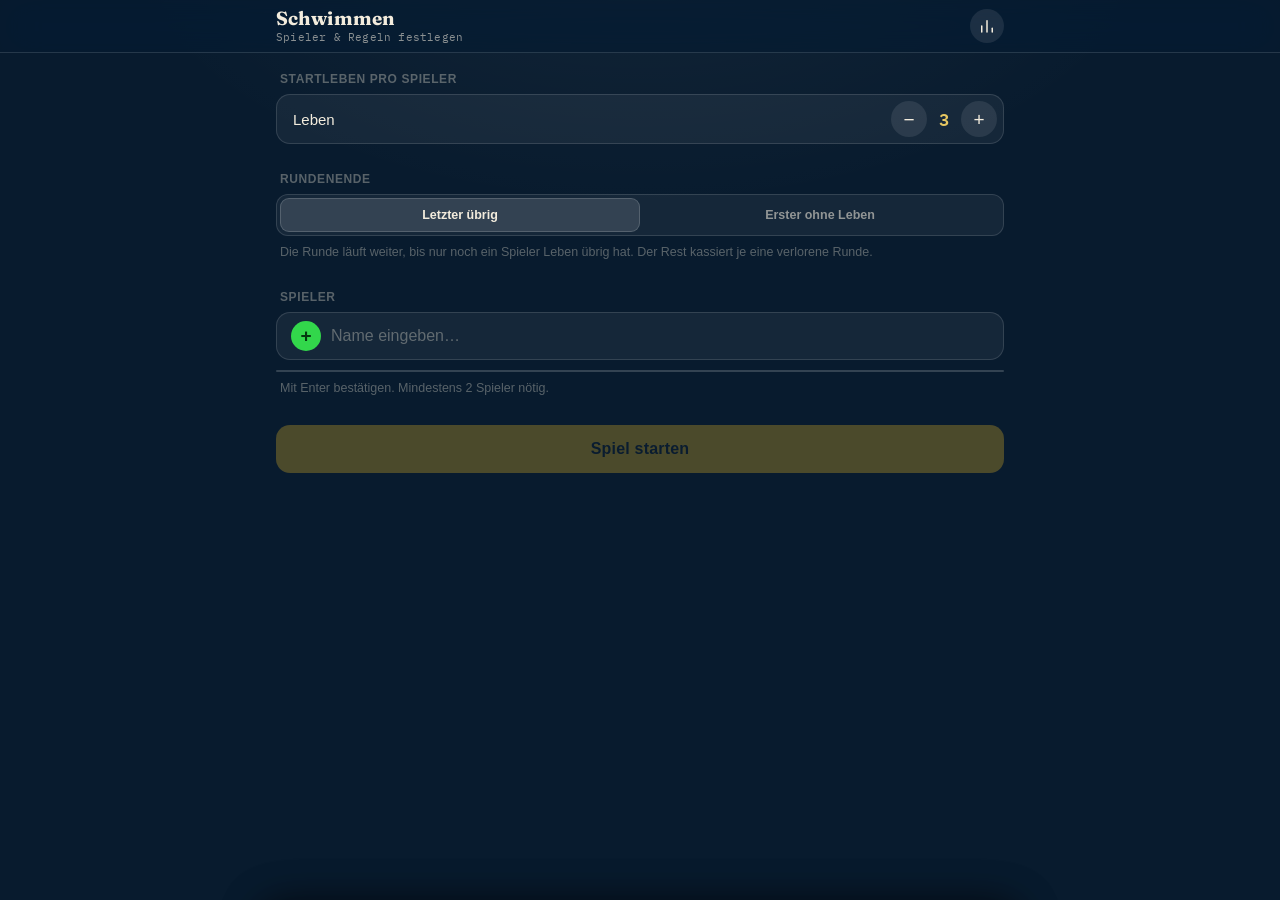
==== commit 6f5f22b6: "Add files via upload" ====
--- a/schwimmen/index.html
+++ b/schwimmen/index.html
@@ -6,7 +6,7 @@
 <title>Schwimmen — Lebenszähler</title>
 
 <link rel="manifest" href="manifest.json">
-<meta name="theme-color" content="#07231A">
+<meta name="theme-color" content="#081B2E">
 <link rel="icon" href="icon-192.png" type="image/png">
 <link rel="apple-touch-icon" href="apple-touch-icon.png">
 <meta name="apple-mobile-web-app-capable" content="yes">
@@ -16,382 +16,7 @@
 
 <link rel="preconnect" href="https://fonts.googleapis.com">
 <link href="https://fonts.googleapis.com/css2?family=Fraunces:opsz,wght@9..144,600;9..144,700&family=IBM+Plex+Mono:wght@500;600&display=swap" rel="stylesheet">
-<style>
-  :root{
-    --bg:#07231A;
-    --surface: rgba(255,255,255,0.055);
-    --surface-2: rgba(255,255,255,0.09);
-    --surface-3: rgba(255,255,255,0.13);
-    --hairline: rgba(255,255,255,0.13);
-    --cream:#F3ECDD;
-    --cream-dim: rgba(243,236,221,0.56);
-    --cream-faint: rgba(243,236,221,0.34);
-    --ink:#12261D;
-    --brass:#C9A227;
-    --brass-bright:#E7C761;
-    --red:#FF453A;
-    --green:#32D74B;
-    --nav-h: 52px;
-  }
-  *{ box-sizing:border-box; -webkit-tap-highlight-color:transparent; }
-  html{ height:100%; }
-  body{
-    margin:0;
-    min-height:100%;
-    background:
-      radial-gradient(ellipse 900px 500px at 50% -10%, rgba(255,255,255,0.05), transparent 60%),
-      var(--bg);
-    color:var(--cream);
-    font-family:-apple-system, BlinkMacSystemFont, "SF Pro Text", "SF Pro Display", "Helvetica Neue", Arial, sans-serif;
-    -webkit-font-smoothing:antialiased;
-    overscroll-behavior-y:none;
-  }
-  button, input{ font-family:inherit; }
-  button{ touch-action:manipulation; user-select:none; -webkit-user-select:none; }
-  ::selection{ background:rgba(201,162,39,0.35); }
-
-  /* ---------- top bar ---------- */
-  .topbar{
-    position:fixed; top:0; left:0; right:0; z-index:20;
-    padding-top:env(safe-area-inset-top);
-    background:rgba(7,35,26,0.72);
-    -webkit-backdrop-filter:blur(20px) saturate(160%);
-    backdrop-filter:blur(20px) saturate(160%);
-    border-bottom:1px solid var(--hairline);
-  }
-  .topbar-inner{
-    height:var(--nav-h);
-    display:flex; align-items:center; justify-content:space-between;
-    padding:0 16px;
-    max-width:760px; margin:0 auto;
-  }
-  .topbar-titles{ display:flex; flex-direction:column; justify-content:center; min-width:0; }
-  .topbar-title{
-    font-family:'Fraunces', serif;
-    font-weight:700;
-    font-size:19px;
-    margin:0;
-    letter-spacing:0.1px;
-    line-height:1.1;
-  }
-  .topbar-subtitle{
-    font-family:'IBM Plex Mono', monospace;
-    font-size:10.5px;
-    color:var(--cream-dim);
-    margin:1px 0 0;
-    letter-spacing:0.2px;
-    white-space:nowrap; overflow:hidden; text-overflow:ellipsis;
-  }
-  .topbar-actions{ display:flex; align-items:center; gap:4px; flex-shrink:0; }
-
-  .icon-btn{
-    width:34px; height:34px;
-    border-radius:50%;
-    border:none;
-    background:var(--surface-2);
-    color:var(--cream);
-    display:flex; align-items:center; justify-content:center;
-    cursor:pointer;
-    transition:background .15s ease, transform .1s ease;
-  }
-  .icon-btn:active{ transform:scale(0.9); background:var(--surface-3); }
-  .icon-btn svg{ width:18px; height:18px; }
-
-  .content{
-    max-width:760px; margin:0 auto;
-    padding: calc(var(--nav-h) + env(safe-area-inset-top) + 20px) 16px calc(48px + env(safe-area-inset-bottom));
-  }
-
-  .screen{ animation:screenIn .32s cubic-bezier(.36,.66,.04,1); }
-  @keyframes screenIn{
-    from{ opacity:0; transform:translateY(8px); }
-    to{ opacity:1; transform:translateY(0); }
-  }
-
-  /* ---------- section / grouped list look ---------- */
-  .section{ margin-bottom:28px; }
-  .section-label{
-    font-size:12px; font-weight:600;
-    text-transform:uppercase; letter-spacing:0.6px;
-    color:var(--cream-faint);
-    margin:0 0 8px 4px;
-  }
-  .section-footnote{
-    font-size:12.5px; color:var(--cream-faint);
-    margin:8px 4px 0; line-height:1.4;
-  }
-
-  .card{
-    background:var(--surface);
-    border:1px solid var(--hairline);
-    border-radius:16px;
-  }
-
-  /* ---------- stepper ---------- */
-  .stepper-pill{
-    display:flex; align-items:center; justify-content:space-between;
-    background:var(--surface); border:1px solid var(--hairline);
-    border-radius:14px; padding:6px 6px;
-  }
-  .stepper-label{ font-size:15px; font-weight:500; padding-left:10px; }
-  .stepper-controls{ display:flex; align-items:center; gap:2px; }
-  .stepper-btn{
-    width:36px; height:36px; border-radius:50%;
-    border:none; background:var(--surface-2); color:var(--cream);
-    font-size:19px; cursor:pointer; line-height:1;
-    display:flex; align-items:center; justify-content:center;
-    transition:background .15s ease, transform .08s ease;
-  }
-  .stepper-btn:active{ transform:scale(0.88); background:var(--surface-3); }
-  .stepper-value{
-    font-family:'IBM Plex Mono', monospace; font-weight:600; font-size:17px;
-    min-width:30px; text-align:center; color:var(--brass-bright);
-  }
-
-  /* ---------- segmented control ---------- */
-  .segmented{
-    position:relative;
-    display:flex;
-    background:var(--surface);
-    border:1px solid var(--hairline);
-    border-radius:12px;
-    padding:3px;
-  }
-  .segmented-thumb{
-    position:absolute; top:3px; bottom:3px; left:3px;
-    width:calc(50% - 3px);
-    background:var(--surface-3);
-    border:1px solid rgba(255,255,255,0.16);
-    border-radius:9px;
-    transition:transform .32s cubic-bezier(.36,.66,.04,1);
-  }
-  .segmented.mode-firstOut .segmented-thumb{ transform:translateX(100%); }
-  .segmented-btn{
-    position:relative; z-index:1; flex:1;
-    background:none; border:none;
-    padding:10px 6px;
-    font-size:12.5px; font-weight:600;
-    color:var(--cream-dim);
-    cursor:pointer;
-    transition:color .2s ease;
-  }
-  .segmented-btn.active{ color:var(--cream); }
-  .mode-hint{ font-size:12.5px; color:var(--cream-faint); margin:8px 4px 0; line-height:1.4; }
-
-  /* ---------- add player row ---------- */
-  .add-row{
-    display:flex; align-items:center; gap:10px;
-    background:var(--surface); border:1px solid var(--hairline);
-    border-radius:14px; padding:6px 8px 6px 14px;
-    margin-bottom:10px;
-  }
-  .add-row input[type="text"]{
-    flex:1; border:none; background:none; outline:none;
-    color:var(--cream); font-size:16px; padding:8px 0;
-  }
-  .add-row input[type="text"]::placeholder{ color:var(--cream-faint); }
-  .plus-circle{
-    width:30px; height:30px; border-radius:50%; flex-shrink:0;
-    background:var(--green); border:none; color:#04380F;
-    font-size:19px; font-weight:700; cursor:pointer;
-    display:flex; align-items:center; justify-content:center;
-    transition:transform .1s ease, opacity .15s ease;
-  }
-  .plus-circle:active{ transform:scale(0.88); }
-  .plus-circle:disabled{ opacity:0.3; }
-
-  /* ---------- ios-style grouped list ---------- */
-  .ios-list{
-    list-style:none; margin:0; padding:0;
-    background:var(--surface); border:1px solid var(--hairline);
-    border-radius:14px; overflow:hidden;
-  }
-  .ios-row{
-    display:flex; align-items:center; justify-content:space-between;
-    padding:12px 14px; min-height:48px;
-    border-bottom:1px solid var(--hairline);
-  }
-  .ios-row:last-child{ border-bottom:none; }
-  .ios-row-text{ font-size:15.5px; }
-  .played-tag{
-    font-family:'IBM Plex Mono', monospace; font-size:11px;
-    color:var(--cream-faint); margin-left:8px;
-  }
-  .minus-circle{
-    width:24px; height:24px; border-radius:50%; flex-shrink:0;
-    background:var(--red); border:none; color:#fff;
-    font-size:16px; font-weight:700; line-height:1; cursor:pointer;
-    display:flex; align-items:center; justify-content:center;
-    transition:transform .1s ease;
-  }
-  .minus-circle:active{ transform:scale(0.85); }
-
-  .empty-hint{ font-size:14px; color:var(--cream-faint); margin:14px 6px 0; text-align:center; }
-
-  /* ---------- buttons ---------- */
-  .primary-btn{
-    width:100%; padding:15px; border:none; border-radius:14px;
-    background:var(--brass); color:var(--ink);
-    font-size:16px; font-weight:700; letter-spacing:0.2px;
-    cursor:pointer;
-    transition:opacity .12s ease, transform .1s ease;
-  }
-  .primary-btn:active:not(:disabled){ opacity:0.72; transform:scale(0.99); }
-  .primary-btn:disabled{ opacity:0.35; cursor:not-allowed; }
-
-  .text-btn{
-    width:100%; padding:13px; border:none; border-radius:14px;
-    background:var(--surface); border:1px solid var(--hairline);
-    color:var(--cream); font-size:15px; font-weight:500;
-    cursor:pointer; transition:background .15s ease, opacity .12s ease;
-  }
-  .text-btn:active{ opacity:0.6; }
-  .text-btn.destructive{ color:var(--red); }
-
-  .btn-stack{ display:flex; flex-direction:column; gap:10px; margin-top:10px; }
-
-  /* ---------- game screen ---------- */
-  .tiles{
-    display:grid;
-    grid-template-columns:repeat(auto-fill, minmax(168px,1fr));
-    gap:12px;
-  }
-  .tile{
-    position:relative;
-    background:var(--surface);
-    border:1px solid var(--hairline);
-    border-radius:16px;
-    padding:16px 14px 14px;
-    overflow:hidden;
-    transition:opacity .3s ease, filter .3s ease;
-  }
-  .tile.out{ opacity:0.5; filter:grayscale(0.7); }
-
-  .tile-top{ display:flex; align-items:flex-start; justify-content:space-between; margin-bottom:12px; gap:6px; }
-  .tile-name{
-    font-size:16.5px; font-weight:600;
-    word-break:break-word; line-height:1.25;
-  }
-  .undo-btn{
-    width:28px; height:28px; border-radius:50%; flex-shrink:0;
-    background:var(--surface-2); border:none; color:var(--cream-dim);
-    cursor:pointer; display:flex; align-items:center; justify-content:center;
-    transition:background .15s ease, transform .1s ease;
-  }
-  .undo-btn svg{ width:14px; height:14px; }
-  .undo-btn:active:not(:disabled){ transform:scale(0.85); }
-  .undo-btn:disabled{ opacity:0.25; }
-
-  .cards-row{ display:flex; gap:5px; flex-wrap:wrap; min-height:34px; margin-bottom:14px; }
-  .life-card{
-    width:19px; height:28px; border-radius:4px;
-    background:linear-gradient(135deg, var(--cream), #D9D0BC);
-    border:1px solid rgba(0,0,0,0.2);
-    transition:transform .35s ease, background .35s ease, opacity .35s ease;
-  }
-  .life-card.lost{
-    background:linear-gradient(135deg, #3a2c22, #241a14);
-    transform:rotateY(180deg) translateY(3px);
-    opacity:0.45;
-  }
-
-  .minus-btn{
-    width:100%; padding:10px; border:none; border-radius:10px;
-    background:rgba(255,69,58,0.9); color:#fff;
-    font-size:13.5px; font-weight:600; cursor:pointer;
-    transition:opacity .12s ease, transform .1s ease;
-  }
-  .minus-btn:active:not(:disabled){ opacity:0.7; transform:scale(0.98); }
-  .minus-btn:disabled{ opacity:0.28; cursor:not-allowed; }
-
-  .stamp{
-    position:absolute; top:40%; left:50%;
-    transform:translate(-50%,-50%) rotate(-16deg);
-    font-family:'Fraunces', serif; font-weight:700; font-size:19px;
-    color:var(--red); border:2.5px solid var(--red); border-radius:8px;
-    padding:2px 9px; letter-spacing:1.5px;
-    opacity:0; pointer-events:none; transition:opacity .3s ease;
-  }
-  .tile.out .stamp{ opacity:0.9; }
-
-  /* ---------- bottom sheets ---------- */
-  .sheet-backdrop{
-    position:fixed; inset:0; z-index:40;
-    background:rgba(0,0,0,0.5);
-    opacity:0; pointer-events:none;
-    transition:opacity .28s ease;
-  }
-  .sheet-backdrop.open{ opacity:1; pointer-events:auto; }
-
-  .sheet{
-    position:fixed; left:0; right:0; bottom:0; z-index:41;
-    max-width:760px; margin:0 auto;
-    background:#0E2E22;
-    border:1px solid var(--hairline);
-    border-bottom:none;
-    border-radius:22px 22px 0 0;
-    padding:10px 20px calc(24px + env(safe-area-inset-bottom));
-    max-height:82vh; overflow-y:auto;
-    transform:translateY(105%);
-    transition:transform .36s cubic-bezier(.32,.72,0,1);
-    box-shadow:0 -10px 40px rgba(0,0,0,0.4);
-  }
-  .sheet.open{ transform:translateY(0); }
-  .sheet-grabber{
-    width:36px; height:5px; border-radius:3px;
-    background:var(--surface-3); margin:2px auto 14px;
-  }
-  .sheet-header{
-    display:flex; align-items:center; justify-content:space-between;
-    margin-bottom:16px;
-  }
-  .sheet-title{ font-family:'Fraunces', serif; font-weight:700; font-size:20px; margin:0; }
-  .sheet-close{
-    width:30px; height:30px; border-radius:50%; border:none;
-    background:var(--surface-2); color:var(--cream-dim); font-size:15px;
-    cursor:pointer; display:flex; align-items:center; justify-content:center;
-  }
-  .sheet-close:active{ transform:scale(0.9); }
-
-  /* stats table */
-  .stats-table{ width:100%; border-collapse:collapse; margin:4px 0 4px; }
-  .stats-table th, .stats-table td{
-    text-align:left; padding:11px 8px;
-    border-bottom:1px solid var(--hairline);
-    font-size:14px;
-  }
-  .stats-table th{
-    font-size:10.5px; text-transform:uppercase; letter-spacing:0.6px;
-    color:var(--cream-faint); font-weight:600;
-  }
-  .stats-table td.num, .stats-table th.num{ text-align:center; font-family:'IBM Plex Mono', monospace; }
-  .stats-table tr:last-child td{ border-bottom:none; }
-  .rank-badge{
-    display:inline-flex; align-items:center; justify-content:center;
-    width:20px; height:20px; border-radius:50%;
-    background:rgba(201,162,39,0.18); color:var(--brass-bright);
-    font-family:'IBM Plex Mono', monospace; font-size:10.5px; margin-right:8px;
-  }
-  .win-count{ color:var(--green); font-weight:600; }
-  .loss-count{ color:var(--red); font-weight:600; }
-
-  /* winner sheet */
-  .winner-body{ text-align:center; padding:14px 4px 4px; }
-  .winner-eyebrow{
-    font-size:12px; letter-spacing:1.6px; text-transform:uppercase;
-    color:var(--brass-bright); margin-bottom:8px; font-weight:600;
-  }
-  .winner-name{
-    font-family:'Fraunces', serif; font-weight:700; font-size:32px; margin:0 0 8px;
-  }
-  .winner-sub{ font-size:14px; color:var(--cream-dim); margin:0 0 22px; min-height:1px; }
-  .sheet.loss-style .winner-eyebrow{ color:#FF8B80; }
-  .sheet.loss-style .winner-name{ color:#FF8B80; }
-
-  @media (max-width:420px){
-    .tiles{ grid-template-columns:1fr 1fr; }
-  }
-</style>
+<link rel="stylesheet" href="css/styles.css">
 </head>
 <body>
 
@@ -502,461 +127,7 @@
   </div>
 </div>
 
-<script>
-(function(){
-  const STORAGE_KEY = 'schwimmen-state-v2';
-
-  let roster = [];
-  let startLives = 3;
-  let mode = 'last';
-  let round = { active:false, finished:false, mode:'last', specialId:null, players:[] };
-  let nextId = 1;
-  let currentScreen = 'lobby';
-
-  const MODE_LABELS = {
-    last: { tag:'Letzter übrig gewinnt' },
-    firstOut: { tag:'Erster ohne Leben beendet die Runde' }
-  };
-
-  // ---------- persistence (local only) ----------
-  function saveState(){
-    try{
-      localStorage.setItem(STORAGE_KEY, JSON.stringify({ roster, startLives, mode, round, nextId }));
-    }catch(e){}
-  }
-  function loadLocalState(){
-    try{
-      const raw = localStorage.getItem(STORAGE_KEY);
-      if(!raw) return false;
-      const data = JSON.parse(raw);
-      if(data && Array.isArray(data.roster)){
-        roster = data.roster;
-        startLives = data.startLives || 3;
-        mode = data.mode === 'firstOut' ? 'firstOut' : 'last';
-        round = data.round || { active:false, finished:false, mode:'last', specialId:null, players:[] };
-        nextId = data.nextId || (roster.length + 1);
-        return true;
-      }
-    }catch(e){}
-    return false;
-  }
-  function clearAll(){
-    roster = [];
-    round = { active:false, finished:false, mode:'last', specialId:null, players:[] };
-    startLives = 3;
-    mode = 'last';
-    try{ localStorage.removeItem(STORAGE_KEY); }catch(e){}
-  }
-
-  // ---------- elements ----------
-  const lobbyScreen = document.getElementById('lobby-screen');
-  const gameScreen = document.getElementById('game-screen');
-
-  const livesValueEl = document.getElementById('lives-value');
-  const playerInput = document.getElementById('player-input');
-  const playerListEl = document.getElementById('player-list');
-  const startBtn = document.getElementById('start-btn');
-  const lobbyHint = document.getElementById('lobby-hint');
-  const lobbySecondaryBtns = document.getElementById('lobby-secondary-btns');
-
-  const tilesEl = document.getElementById('tiles');
-  const topbarSubtitle = document.getElementById('topbar-subtitle');
-  const navNewRoundBtn = document.getElementById('nav-newround-btn');
-  const navOverviewBtn = document.getElementById('nav-overview-btn');
-
-  const winnerNameEl = document.getElementById('winner-name');
-  const statsTbody = document.getElementById('stats-tbody');
-  const statsEmptyHint = document.getElementById('stats-empty-hint');
-
-  const overviewSheet = document.getElementById('overview-sheet');
-  const overviewBackdrop = document.getElementById('overview-backdrop');
-  const winnerSheet = document.getElementById('winner-sheet');
-  const winnerBackdrop = document.getElementById('winner-backdrop');
-
-  // ---------- sheet helpers ----------
-  function openSheet(sheet, backdrop){
-    backdrop.classList.add('open');
-    sheet.classList.add('open');
-  }
-  function closeSheet(sheet, backdrop){
-    backdrop.classList.remove('open');
-    sheet.classList.remove('open');
-  }
-  overviewBackdrop.addEventListener('click', ()=> closeSheet(overviewSheet, overviewBackdrop));
-  winnerBackdrop.addEventListener('click', ()=> closeSheet(winnerSheet, winnerBackdrop));
-
-  // ---------- screen switching ----------
-  function showScreen(name){
-    currentScreen = name;
-    lobbyScreen.style.display = name === 'lobby' ? 'block' : 'none';
-    gameScreen.style.display = name === 'game' ? 'block' : 'none';
-    navNewRoundBtn.style.display = name === 'game' ? 'flex' : 'none';
-    if(name === 'lobby'){
-      topbarSubtitle.textContent = roster.length > 0 ? roster.length + ' Spieler gespeichert' : 'Spieler & Regeln festlegen';
-    }
-  }
-
-  // ---------- lobby ----------
-  document.getElementById('lives-minus').addEventListener('click', ()=>{
-    startLives = Math.max(1, startLives - 1);
-    livesValueEl.textContent = startLives;
-    saveState();
-  });
-  document.getElementById('lives-plus').addEventListener('click', ()=>{
-    startLives = Math.min(9, startLives + 1);
-    livesValueEl.textContent = startLives;
-    saveState();
-  });
-
-  const modeToggle = document.getElementById('mode-toggle');
-  const modeLastBtn = document.getElementById('mode-last-btn');
-  const modeFirstOutBtn = document.getElementById('mode-firstout-btn');
-  const modeHint = document.getElementById('mode-hint');
-
-  function syncModeUI(){
-    modeToggle.classList.toggle('mode-firstOut', mode === 'firstOut');
-    modeLastBtn.classList.toggle('active', mode === 'last');
-    modeFirstOutBtn.classList.toggle('active', mode === 'firstOut');
-    modeHint.textContent = mode === 'last'
-      ? 'Die Runde läuft weiter, bis nur noch ein Spieler Leben übrig hat. Der Rest kassiert je eine verlorene Runde.'
-      : 'Sobald der erste Spieler bei 0 Leben landet, endet die Runde sofort. Nur dieser Spieler bekommt eine Niederlage, alle anderen einen Sieg.';
-  }
-  function setMode(newMode){
-    mode = newMode;
-    syncModeUI();
-    saveState();
-  }
-  modeLastBtn.addEventListener('click', ()=> setMode('last'));
-  modeFirstOutBtn.addEventListener('click', ()=> setMode('firstOut'));
-
-  function renderLobby(){
-    livesValueEl.textContent = startLives;
-    syncModeUI();
-    playerListEl.innerHTML = '';
-    roster.forEach(p=>{
-      const li = document.createElement('li');
-      li.className = 'ios-row';
-      const span = document.createElement('span');
-      span.className = 'ios-row-text';
-      span.textContent = p.name;
-      if((p.wins||0) + (p.losses||0) > 0){
-        const tag = document.createElement('span');
-        tag.className = 'played-tag';
-        tag.textContent = '(' + p.wins + 'S / ' + p.losses + 'N)';
-        span.appendChild(tag);
-      }
-      const btn = document.createElement('button');
-      btn.className = 'minus-circle';
-      btn.type = 'button';
-      btn.setAttribute('aria-label', 'Entfernen: ' + p.name);
-      btn.textContent = '−';
-      btn.addEventListener('click', ()=>{
-        roster = roster.filter(x=>x.id !== p.id);
-        saveState();
-        renderLobby();
-      });
-      li.appendChild(span);
-      li.appendChild(btn);
-      playerListEl.appendChild(li);
-    });
-
-    startBtn.disabled = roster.length < 2;
-    const alreadyPlayed = roster.some(p=>(p.wins||0)+(p.losses||0) > 0);
-    startBtn.textContent = alreadyPlayed ? 'Neue Runde starten' : 'Spiel starten';
-    lobbyHint.textContent = roster.length < 2
-      ? 'Mit Enter bestätigen. Mindestens 2 Spieler nötig.'
-      : 'Änderungen möglich, bevor die Runde startet.';
-    lobbySecondaryBtns.style.display = roster.length > 0 ? 'flex' : 'none';
-
-    if(currentScreen === 'lobby'){
-      topbarSubtitle.textContent = roster.length > 0 ? roster.length + ' Spieler gespeichert' : 'Spieler & Regeln festlegen';
-    }
-  }
-
-  function addPlayerFromInput(){
-    const name = playerInput.value.trim();
-    if(!name) return;
-    roster.push({ id: nextId++, name, wins:0, losses:0 });
-    playerInput.value = '';
-    saveState();
-    renderLobby();
-    playerInput.focus();
-  }
-
-  document.getElementById('add-player-btn').addEventListener('click', addPlayerFromInput);
-  playerInput.addEventListener('keydown', (e)=>{
-    if(e.key === 'Enter'){ e.preventDefault(); addPlayerFromInput(); }
-  });
-
-  startBtn.addEventListener('click', ()=>{
-    if(roster.length < 2) return;
-    round = {
-      active: true,
-      finished: false,
-      mode: mode,
-      specialId: null,
-      players: roster.map(r => ({ id:r.id, lives:startLives, maxLives:startLives, out:false }))
-    };
-    saveState();
-    goToGame();
-  });
-
-  document.getElementById('lobby-reset-all-btn').addEventListener('click', ()=>{
-    if(confirm('Alle Spieler und die gesamte Statistik unwiderruflich löschen?')){
-      clearAll();
-      renderLobby();
-      showScreen('lobby');
-    }
-  });
-
-  // ---------- game ----------
-  function goToGame(){
-    closeSheet(winnerSheet, winnerBackdrop);
-    renderTiles();
-    showScreen('game');
-    if(round.finished) showWinnerOverlay();
-  }
-
-  function renderTiles(){
-    tilesEl.innerHTML = '';
-    const aliveCount = round.players.filter(p=>!p.out).length;
-    const roundMode = round.mode === 'firstOut' ? 'firstOut' : 'last';
-    if(currentScreen === 'game' || true){
-      topbarSubtitle.textContent = aliveCount + ' von ' + round.players.length + ' im Spiel · ' + MODE_LABELS[roundMode].tag;
-    }
-
-    round.players.forEach(rp=>{
-      const rosterPlayer = roster.find(r=>r.id === rp.id);
-      const displayName = rosterPlayer ? rosterPlayer.name : '?';
-
-      const tile = document.createElement('div');
-      tile.className = 'tile' + (rp.out ? ' out' : '');
-
-      const top = document.createElement('div');
-      top.className = 'tile-top';
-      const name = document.createElement('div');
-      name.className = 'tile-name';
-      name.textContent = displayName;
-      const undoBtn = document.createElement('button');
-      undoBtn.className = 'undo-btn';
-      undoBtn.type = 'button';
-      undoBtn.title = 'Letztes Leben zurückgeben';
-      undoBtn.setAttribute('aria-label', 'Leben zurückgeben für ' + displayName);
-      undoBtn.innerHTML = '<svg viewBox="0 0 24 24" fill="none" stroke="currentColor" stroke-width="2.2" stroke-linecap="round" stroke-linejoin="round"><path d="M9 14 4 9l5-5"/><path d="M4 9h10a6 6 0 0 1 0 12h-2"/></svg>';
-      undoBtn.disabled = rp.lives >= rp.maxLives || round.finished;
-      undoBtn.addEventListener('click', ()=> undoLife(rp.id));
-      top.appendChild(name);
-      top.appendChild(undoBtn);
-
-      const cardsRow = document.createElement('div');
-      cardsRow.className = 'cards-row';
-      for(let i=0; i<rp.maxLives; i++){
-        const card = document.createElement('div');
-        card.className = 'life-card' + (i >= rp.lives ? ' lost' : '');
-        cardsRow.appendChild(card);
-      }
-
-      const minusBtn = document.createElement('button');
-      minusBtn.className = 'minus-btn';
-      minusBtn.type = 'button';
-      minusBtn.textContent = '− Leben abziehen';
-      minusBtn.disabled = rp.out || round.finished;
-      minusBtn.addEventListener('click', ()=> loseLife(rp.id));
-
-      const stamp = document.createElement('div');
-      stamp.className = 'stamp';
-      stamp.textContent = 'RAUS';
-
-      tile.appendChild(top);
-      tile.appendChild(cardsRow);
-      tile.appendChild(minusBtn);
-      tile.appendChild(stamp);
-      tilesEl.appendChild(tile);
-    });
-  }
-
-  function loseLife(id){
-    const rp = round.players.find(x=>x.id === id);
-    if(!rp || rp.out || round.finished) return;
-    rp.lives = Math.max(0, rp.lives - 1);
-    let justEliminated = false;
-    if(rp.lives === 0){ rp.out = true; justEliminated = true; }
-    saveState();
-    renderTiles();
-    if(justEliminated) checkRoundEnd(rp.id);
-  }
-
-  function undoLife(id){
-    const rp = round.players.find(x=>x.id === id);
-    if(!rp || round.finished) return;
-    rp.lives = Math.min(rp.maxLives, rp.lives + 1);
-    if(rp.lives > 0) rp.out = false;
-    saveState();
-    renderTiles();
-  }
-
-  function checkRoundEnd(justOutId){
-    if(round.finished) return;
-    const roundMode = round.mode === 'firstOut' ? 'firstOut' : 'last';
-
-    if(roundMode === 'firstOut'){
-      round.finished = true;
-      round.specialId = justOutId;
-      round.players.forEach(rp=>{
-        const rosterPlayer = roster.find(r=>r.id === rp.id);
-        if(!rosterPlayer) return;
-        if(rp.id === justOutId){ rosterPlayer.losses = (rosterPlayer.losses || 0) + 1; }
-        else { rosterPlayer.wins = (rosterPlayer.wins || 0) + 1; }
-      });
-      saveState();
-      renderTiles();
-      showWinnerOverlay();
-      return;
-    }
-
-    const alive = round.players.filter(p=>!p.out);
-    if(alive.length === 1 && round.players.length > 1){
-      round.finished = true;
-      round.specialId = alive[0].id;
-      round.players.forEach(rp=>{
-        const rosterPlayer = roster.find(r=>r.id === rp.id);
-        if(!rosterPlayer) return;
-        if(rp.id === round.specialId){ rosterPlayer.wins = (rosterPlayer.wins || 0) + 1; }
-        else { rosterPlayer.losses = (rosterPlayer.losses || 0) + 1; }
-      });
-      saveState();
-      renderTiles();
-      showWinnerOverlay();
-    }
-  }
-
-  function showWinnerOverlay(){
-    const roundMode = round.mode === 'firstOut' ? 'firstOut' : 'last';
-    const rosterPlayer = roster.find(r=>r.id === round.specialId);
-    const displayName = rosterPlayer ? rosterPlayer.name : '—';
-    const winnerEyebrow = document.getElementById('winner-eyebrow');
-    const winnerSub = document.getElementById('winner-sub');
-
-    if(roundMode === 'firstOut'){
-      winnerSheet.classList.add('loss-style');
-      winnerEyebrow.textContent = 'Zuerst ohne Leben';
-      winnerNameEl.textContent = displayName;
-      const others = round.players.length - 1;
-      winnerSub.textContent = others > 1
-        ? 'Die anderen ' + others + ' Spieler gewinnen die Runde.'
-        : 'Der andere Spieler gewinnt die Runde.';
-    } else {
-      winnerSheet.classList.remove('loss-style');
-      winnerEyebrow.textContent = 'Letzter am Tisch';
-      winnerNameEl.textContent = displayName;
-      winnerSub.textContent = '';
-    }
-    openSheet(winnerSheet, winnerBackdrop);
-  }
-
-  navNewRoundBtn.addEventListener('click', ()=>{
-    const proceed = round.finished || confirm('Aktuelle Runde abbrechen und zurück zur Spielerliste?');
-    if(!proceed) return;
-    closeSheet(winnerSheet, winnerBackdrop);
-    renderLobby();
-    showScreen('lobby');
-  });
-
-  document.getElementById('winner-newround-btn').addEventListener('click', ()=>{
-    closeSheet(winnerSheet, winnerBackdrop);
-    renderLobby();
-    showScreen('lobby');
-  });
-  document.getElementById('winner-overview-btn').addEventListener('click', ()=>{
-    closeSheet(winnerSheet, winnerBackdrop);
-    renderOverview();
-    openSheet(overviewSheet, overviewBackdrop);
-  });
-
-  // ---------- overview ----------
-  function renderOverview(){
-    const sorted = [...roster].sort((a,b)=>{
-      const bw = (b.wins||0) - (a.wins||0);
-      if(bw !== 0) return bw;
-      return (a.losses||0) - (b.losses||0);
-    });
-
-    statsTbody.innerHTML = '';
-    if(sorted.length === 0){
-      statsEmptyHint.style.display = 'block';
-    } else {
-      statsEmptyHint.style.display = 'none';
-      sorted.forEach((p, idx)=>{
-        const tr = document.createElement('tr');
-
-        const nameTd = document.createElement('td');
-        const badge = document.createElement('span');
-        badge.className = 'rank-badge';
-        badge.textContent = idx + 1;
-        nameTd.appendChild(badge);
-        nameTd.appendChild(document.createTextNode(p.name));
-
-        const winsTd = document.createElement('td');
-        winsTd.className = 'num win-count';
-        winsTd.textContent = p.wins || 0;
-
-        const lossTd = document.createElement('td');
-        lossTd.className = 'num loss-count';
-        lossTd.textContent = p.losses || 0;
-
-        tr.appendChild(nameTd);
-        tr.appendChild(winsTd);
-        tr.appendChild(lossTd);
-        statsTbody.appendChild(tr);
-      });
-    }
-  }
-
-  navOverviewBtn.addEventListener('click', ()=>{
-    renderOverview();
-    openSheet(overviewSheet, overviewBackdrop);
-  });
-  document.getElementById('overview-close-btn').addEventListener('click', ()=>{
-    closeSheet(overviewSheet, overviewBackdrop);
-  });
-
-  document.getElementById('overview-reset-stats-btn').addEventListener('click', ()=>{
-    if(roster.length === 0) return;
-    if(confirm('Siege und verlorene Runden für alle Spieler auf 0 zurücksetzen?')){
-      roster.forEach(p=>{ p.wins = 0; p.losses = 0; });
-      saveState();
-      renderOverview();
-      renderLobby();
-    }
-  });
-
-  document.getElementById('overview-reset-all-btn').addEventListener('click', ()=>{
-    if(confirm('Alle Spieler und die gesamte Statistik unwiderruflich löschen?')){
-      clearAll();
-      closeSheet(overviewSheet, overviewBackdrop);
-      renderLobby();
-      showScreen('lobby');
-    }
-  });
-
-  // ---------- init ----------
-  const restored = loadLocalState();
-  if(restored && round.active && round.players.length > 0){
-    renderLobby();
-    goToGame();
-  } else {
-    renderLobby();
-    showScreen('lobby');
-  }
-
-  // ---------- PWA: service worker ----------
-  if('serviceWorker' in navigator){
-    window.addEventListener('load', ()=>{
-      navigator.serviceWorker.register('./sw.js').catch(()=>{});
-    });
-  }
-})();
-</script>
+<script type="module" src="js/main.js"></script>
 
 </body>
 </html>
--- a/schwimmen/css/styles.css
+++ b/schwimmen/css/styles.css
@@ -0,0 +1,432 @@
+:root{
+  --bg:#081B2E;
+  --surface: rgba(255,255,255,0.055);
+  --surface-2: rgba(255,255,255,0.09);
+  --surface-3: rgba(255,255,255,0.13);
+  --hairline: rgba(255,255,255,0.13);
+  --cream:#F3ECDD;
+  --cream-dim: rgba(243,236,221,0.56);
+  --cream-faint: rgba(243,236,221,0.34);
+  --ink:#0F2033;
+  --brass:#C9A227;
+  --brass-bright:#E7C761;
+  --red:#FF453A;
+  --card-red:#B23A2E;
+  --green:#32D74B;
+  --nav-h: 52px;
+}
+*{ box-sizing:border-box; -webkit-tap-highlight-color:transparent; }
+html{ height:100%; touch-action:manipulation; }
+body{
+  margin:0;
+  min-height:100%;
+  touch-action:manipulation;
+  background:
+    radial-gradient(ellipse 900px 500px at 50% -10%, rgba(255,255,255,0.05), transparent 60%),
+    var(--bg);
+  color:var(--cream);
+  font-family:-apple-system, BlinkMacSystemFont, "SF Pro Text", "SF Pro Display", "Helvetica Neue", Arial, sans-serif;
+  -webkit-font-smoothing:antialiased;
+  overscroll-behavior-y:none;
+}
+button, input{ font-family:inherit; }
+button{ touch-action:manipulation; user-select:none; -webkit-user-select:none; }
+::selection{ background:rgba(201,162,39,0.35); }
+
+/* ---------- top bar ---------- */
+.topbar{
+  position:fixed; top:0; left:0; right:0; z-index:20;
+  padding-top:env(safe-area-inset-top);
+  background:rgba(8,27,46,0.72);
+  -webkit-backdrop-filter:blur(20px) saturate(160%);
+  backdrop-filter:blur(20px) saturate(160%);
+  border-bottom:1px solid var(--hairline);
+}
+.topbar-inner{
+  height:var(--nav-h);
+  display:flex; align-items:center; justify-content:space-between;
+  padding:0 16px;
+  max-width:760px; margin:0 auto;
+}
+.topbar-titles{ display:flex; flex-direction:column; justify-content:center; min-width:0; }
+.topbar-title{
+  font-family:'Fraunces', serif;
+  font-weight:700;
+  font-size:19px;
+  margin:0;
+  letter-spacing:0.1px;
+  line-height:1.1;
+}
+.topbar-subtitle{
+  font-family:'IBM Plex Mono', monospace;
+  font-size:10.5px;
+  color:var(--cream-dim);
+  margin:1px 0 0;
+  letter-spacing:0.2px;
+  white-space:nowrap; overflow:hidden; text-overflow:ellipsis;
+}
+.topbar-actions{ display:flex; align-items:center; gap:4px; flex-shrink:0; }
+
+.icon-btn{
+  width:34px; height:34px;
+  border-radius:50%;
+  border:none;
+  background:var(--surface-2);
+  color:var(--cream);
+  display:flex; align-items:center; justify-content:center;
+  cursor:pointer;
+  transition:background .15s ease, transform .1s ease;
+}
+.icon-btn:active{ transform:scale(0.9); background:var(--surface-3); }
+.icon-btn svg{ width:18px; height:18px; }
+
+.content{
+  max-width:760px; margin:0 auto;
+  padding: calc(var(--nav-h) + env(safe-area-inset-top) + 20px) 16px calc(48px + env(safe-area-inset-bottom));
+}
+
+.screen{ animation:screenIn .32s cubic-bezier(.36,.66,.04,1); }
+@keyframes screenIn{
+  from{ opacity:0; transform:translateY(8px); }
+  to{ opacity:1; transform:translateY(0); }
+}
+
+/* ---------- section / grouped list look ---------- */
+.section{ margin-bottom:28px; }
+.section-label{
+  font-size:12px; font-weight:600;
+  text-transform:uppercase; letter-spacing:0.6px;
+  color:var(--cream-faint);
+  margin:0 0 8px 4px;
+}
+.section-footnote{
+  font-size:12.5px; color:var(--cream-faint);
+  margin:8px 4px 0; line-height:1.4;
+}
+
+.card{
+  background:var(--surface);
+  border:1px solid var(--hairline);
+  border-radius:16px;
+}
+
+/* ---------- stepper ---------- */
+.stepper-pill{
+  display:flex; align-items:center; justify-content:space-between;
+  background:var(--surface); border:1px solid var(--hairline);
+  border-radius:14px; padding:6px 6px;
+}
+.stepper-label{ font-size:15px; font-weight:500; padding-left:10px; }
+.stepper-controls{ display:flex; align-items:center; gap:2px; }
+.stepper-btn{
+  width:36px; height:36px; border-radius:50%;
+  border:none; background:var(--surface-2); color:var(--cream);
+  font-size:19px; cursor:pointer; line-height:1;
+  display:flex; align-items:center; justify-content:center;
+  transition:background .15s ease, transform .08s ease;
+}
+.stepper-btn:active{ transform:scale(0.88); background:var(--surface-3); }
+.stepper-value{
+  font-family:'IBM Plex Mono', monospace; font-weight:600; font-size:17px;
+  min-width:30px; text-align:center; color:var(--brass-bright);
+}
+
+/* ---------- segmented control ---------- */
+.segmented{
+  position:relative;
+  display:flex;
+  background:var(--surface);
+  border:1px solid var(--hairline);
+  border-radius:12px;
+  padding:3px;
+}
+.segmented-thumb{
+  position:absolute; top:3px; bottom:3px; left:3px;
+  width:calc(50% - 3px);
+  background:var(--surface-3);
+  border:1px solid rgba(255,255,255,0.16);
+  border-radius:9px;
+  transition:transform .32s cubic-bezier(.36,.66,.04,1);
+}
+.segmented.mode-firstOut .segmented-thumb{ transform:translateX(100%); }
+.segmented-btn{
+  position:relative; z-index:1; flex:1;
+  background:none; border:none;
+  padding:10px 6px;
+  font-size:12.5px; font-weight:600;
+  color:var(--cream-dim);
+  cursor:pointer;
+  transition:color .2s ease;
+}
+.segmented-btn.active{ color:var(--cream); }
+.mode-hint{ font-size:12.5px; color:var(--cream-faint); margin:8px 4px 0; line-height:1.4; }
+
+/* ---------- add player row ---------- */
+.add-row{
+  display:flex; align-items:center; gap:10px;
+  background:var(--surface); border:1px solid var(--hairline);
+  border-radius:14px; padding:6px 8px 6px 14px;
+  margin-bottom:10px;
+}
+.add-row input[type="text"]{
+  flex:1; border:none; background:none; outline:none;
+  color:var(--cream); font-size:16px; padding:8px 0;
+}
+.add-row input[type="text"]::placeholder{ color:var(--cream-faint); }
+.plus-circle{
+  width:30px; height:30px; border-radius:50%; flex-shrink:0;
+  background:var(--green); border:none; color:#04380F;
+  font-size:19px; font-weight:700; cursor:pointer;
+  display:flex; align-items:center; justify-content:center;
+  transition:transform .1s ease, opacity .15s ease;
+}
+.plus-circle:active{ transform:scale(0.88); }
+.plus-circle:disabled{ opacity:0.3; }
+
+/* ---------- ios-style grouped list ---------- */
+.ios-list{
+  list-style:none; margin:0; padding:0;
+  background:var(--surface); border:1px solid var(--hairline);
+  border-radius:14px; overflow:hidden;
+}
+.ios-row{
+  display:flex; align-items:center; justify-content:space-between;
+  padding:12px 14px; min-height:48px;
+  border-bottom:1px solid var(--hairline);
+}
+.ios-row:last-child{ border-bottom:none; }
+.ios-row-text{ font-size:15.5px; }
+.played-tag{
+  font-family:'IBM Plex Mono', monospace; font-size:11px;
+  color:var(--cream-faint); margin-left:8px;
+}
+.minus-circle{
+  width:24px; height:24px; border-radius:50%; flex-shrink:0;
+  background:var(--red); border:none; color:#fff;
+  font-size:16px; font-weight:700; line-height:1; cursor:pointer;
+  display:flex; align-items:center; justify-content:center;
+  transition:transform .1s ease;
+}
+.minus-circle:active{ transform:scale(0.85); }
+
+.empty-hint{ font-size:14px; color:var(--cream-faint); margin:14px 6px 0; text-align:center; }
+
+/* ---------- buttons ---------- */
+.primary-btn{
+  width:100%; padding:15px; border:none; border-radius:14px;
+  background:var(--brass); color:var(--ink);
+  font-size:16px; font-weight:700; letter-spacing:0.2px;
+  cursor:pointer;
+  transition:opacity .12s ease, transform .1s ease;
+}
+.primary-btn:active:not(:disabled){ opacity:0.72; transform:scale(0.99); }
+.primary-btn:disabled{ opacity:0.35; cursor:not-allowed; }
+
+.text-btn{
+  width:100%; padding:13px; border:none; border-radius:14px;
+  background:var(--surface); border:1px solid var(--hairline);
+  color:var(--cream); font-size:15px; font-weight:500;
+  cursor:pointer; transition:background .15s ease, opacity .12s ease;
+}
+.text-btn:active{ opacity:0.6; }
+.text-btn.destructive{ color:var(--red); }
+
+.btn-stack{ display:flex; flex-direction:column; gap:10px; margin-top:10px; }
+
+/* ---------- game screen ---------- */
+.tiles{
+  display:grid;
+  grid-template-columns:repeat(auto-fill, minmax(168px,1fr));
+  gap:12px;
+}
+.tile{
+  position:relative;
+  background:var(--surface);
+  border:1px solid var(--hairline);
+  border-radius:16px;
+  padding:16px 14px 14px;
+  overflow:hidden;
+  transition:opacity .3s ease, filter .3s ease;
+}
+.tile.out{ opacity:0.5; filter:grayscale(0.7); }
+.tile.safe{
+  border-color: rgba(50,215,75,0.4);
+  box-shadow: 0 0 0 1px rgba(50,215,75,0.25) inset;
+}
+
+.tile-top{ display:flex; align-items:flex-start; justify-content:space-between; margin-bottom:12px; gap:6px; }
+.tile-name{
+  font-size:16.5px; font-weight:600;
+  word-break:break-word; line-height:1.25;
+}
+.undo-btn{
+  width:28px; height:28px; border-radius:50%; flex-shrink:0;
+  background:var(--surface-2); border:none; color:var(--cream-dim);
+  cursor:pointer; display:flex; align-items:center; justify-content:center;
+  transition:background .15s ease, transform .1s ease;
+}
+.undo-btn svg{ width:14px; height:14px; }
+.undo-btn:active:not(:disabled){ transform:scale(0.85); }
+.undo-btn:disabled{ opacity:0.25; }
+
+/* ---------- life cards: fanned hand ---------- */
+.cards-fan{
+  display:flex; align-items:flex-end;
+  height:52px; padding:0 6px 4px 2px;
+  margin-bottom:14px;
+  transition:opacity .35s ease, filter .35s ease;
+}
+.tile.safe .cards-fan{
+  opacity:0.3;
+  filter:saturate(0.5) grayscale(0.2);
+}
+.life-card{
+  --fan-rotate: 0deg;
+  --fan-lift: 0px;
+  position:relative;
+  width:28px; height:40px; flex-shrink:0;
+  border-radius:5px;
+  background:linear-gradient(150deg, var(--cream), #E4DAC4);
+  border:1px solid rgba(0,0,0,0.22);
+  box-shadow:0 2px 5px rgba(0,0,0,0.3), 0 0 0 1px rgba(255,255,255,0.04) inset;
+  transform-origin:center bottom;
+  transform:rotate(var(--fan-rotate)) translateY(var(--fan-lift));
+  transition:transform .4s cubic-bezier(.34,1.56,.64,1), background .35s ease, opacity .3s ease, box-shadow .35s ease;
+}
+.life-card:not(:first-child){ margin-left:-13px; }
+.life-card .pip{
+  position:absolute;
+  font-family:Georgia,'Times New Roman',serif;
+  font-size:11px; font-weight:700; line-height:1;
+}
+.life-card .pip.top{ top:3px; left:3px; }
+.life-card .pip.bottom{ bottom:3px; right:3px; transform:rotate(180deg); }
+.life-card.suit-red .pip{ color:var(--card-red); }
+.life-card.suit-black .pip{ color:var(--ink); }
+
+/* Karte fliegt beim Verlieren komplett weg, statt nur abgedunkelt zu werden */
+.life-card.leaving{
+  transform:rotate(calc(var(--fan-rotate) + 12deg)) translateY(calc(var(--fan-lift) + 30px)) scale(0.7) !important;
+  opacity:0;
+  pointer-events:none;
+}
+/* Karte poppt beim Zurückgeben (Undo) sichtbar rein */
+.life-card.entering{
+  transform:scale(0.5) translateY(24px) !important;
+  opacity:0;
+}
+
+.minus-btn{
+  width:100%; padding:10px; border:none; border-radius:10px;
+  background:rgba(255,69,58,0.9); color:#fff;
+  font-size:13.5px; font-weight:600; cursor:pointer;
+  transition:opacity .12s ease, transform .1s ease;
+}
+.minus-btn:active:not(:disabled){ opacity:0.7; transform:scale(0.98); }
+.minus-btn:disabled{ opacity:0.28; cursor:not-allowed; }
+
+.safe-btn{
+  width:100%; margin-top:8px; padding:7px; border-radius:8px;
+  background:transparent; border:1px dashed rgba(255,255,255,0.16);
+  color:var(--cream-faint); font-size:11.5px; font-weight:500;
+  display:flex; align-items:center; justify-content:center; gap:5px;
+  cursor:pointer; transition:background .15s ease, opacity .12s ease, transform .1s ease, border-color .15s ease, color .15s ease;
+}
+.safe-btn svg{ width:12px; height:12px; flex-shrink:0; opacity:0.75; }
+.safe-btn:active:not(:disabled){ opacity:0.6; transform:scale(0.98); }
+.safe-btn:disabled{ opacity:0.22; cursor:not-allowed; }
+.safe-btn.is-active{
+  background:rgba(50,215,75,0.1); border:1px solid rgba(50,215,75,0.35);
+  color:var(--green); font-weight:600;
+}
+
+.stamp{
+  position:absolute; top:40%; left:50%;
+  transform:translate(-50%,-50%) rotate(-16deg);
+  font-family:'Fraunces', serif; font-weight:700; font-size:19px;
+  border-radius:8px;
+  padding:2px 9px; letter-spacing:1.5px;
+  opacity:0; pointer-events:none; transition:opacity .3s ease;
+}
+.stamp.raus-stamp{ color:var(--red); border:2.5px solid var(--red); }
+.stamp.safe-stamp{ color:var(--green); border:2.5px solid var(--green); transform:translate(-50%,-50%) rotate(11deg); }
+.tile.out .stamp.raus-stamp{ opacity:0.9; }
+.tile.safe .stamp.safe-stamp{ opacity:0.9; }
+
+/* ---------- bottom sheets ---------- */
+.sheet-backdrop{
+  position:fixed; inset:0; z-index:40;
+  background:rgba(0,0,0,0.5);
+  opacity:0; pointer-events:none;
+  transition:opacity .28s ease;
+}
+.sheet-backdrop.open{ opacity:1; pointer-events:auto; }
+
+.sheet{
+  position:fixed; left:0; right:0; bottom:0; z-index:41;
+  max-width:760px; margin:0 auto;
+  background:#0D2740;
+  border:1px solid var(--hairline);
+  border-bottom:none;
+  border-radius:22px 22px 0 0;
+  padding:10px 20px calc(24px + env(safe-area-inset-bottom));
+  max-height:82vh; overflow-y:auto;
+  transform:translateY(105%);
+  transition:transform .36s cubic-bezier(.32,.72,0,1);
+  box-shadow:0 -10px 40px rgba(0,0,0,0.4);
+}
+.sheet.open{ transform:translateY(0); }
+.sheet-grabber{
+  width:36px; height:5px; border-radius:3px;
+  background:var(--surface-3); margin:2px auto 14px;
+}
+.sheet-header{
+  display:flex; align-items:center; justify-content:space-between;
+  margin-bottom:16px;
+}
+.sheet-title{ font-family:'Fraunces', serif; font-weight:700; font-size:20px; margin:0; }
+.sheet-close{
+  width:30px; height:30px; border-radius:50%; border:none;
+  background:var(--surface-2); color:var(--cream-dim); font-size:15px;
+  cursor:pointer; display:flex; align-items:center; justify-content:center;
+}
+.sheet-close:active{ transform:scale(0.9); }
+
+/* stats table */
+.stats-table{ width:100%; border-collapse:collapse; margin:4px 0 4px; }
+.stats-table th, .stats-table td{
+  text-align:left; padding:11px 8px;
+  border-bottom:1px solid var(--hairline);
+  font-size:14px;
+}
+.stats-table th{
+  font-size:10.5px; text-transform:uppercase; letter-spacing:0.6px;
+  color:var(--cream-faint); font-weight:600;
+}
+.stats-table td.num, .stats-table th.num{ text-align:center; font-family:'IBM Plex Mono', monospace; }
+.stats-table tr:last-child td{ border-bottom:none; }
+.rank-badge{
+  display:inline-flex; align-items:center; justify-content:center;
+  width:20px; height:20px; border-radius:50%;
+  background:rgba(201,162,39,0.18); color:var(--brass-bright);
+  font-family:'IBM Plex Mono', monospace; font-size:10.5px; margin-right:8px;
+}
+.win-count{ color:var(--green); font-weight:600; }
+.loss-count{ color:var(--red); font-weight:600; }
+
+/* winner sheet */
+.winner-body{ text-align:center; padding:14px 4px 4px; }
+.winner-eyebrow{
+  font-size:12px; letter-spacing:1.6px; text-transform:uppercase;
+  color:var(--brass-bright); margin-bottom:8px; font-weight:600;
+}
+.winner-name{
+  font-family:'Fraunces', serif; font-weight:700; font-size:32px; margin:0 0 8px;
+}
+.winner-sub{ font-size:14px; color:var(--cream-dim); margin:0 0 22px; min-height:1px; }
+.sheet.loss-style .winner-eyebrow{ color:#FF8B80; }
+.sheet.loss-style .winner-name{ color:#FF8B80; }
+
+@media (max-width:420px){
+  .tiles{ grid-template-columns:1fr 1fr; }
+}
